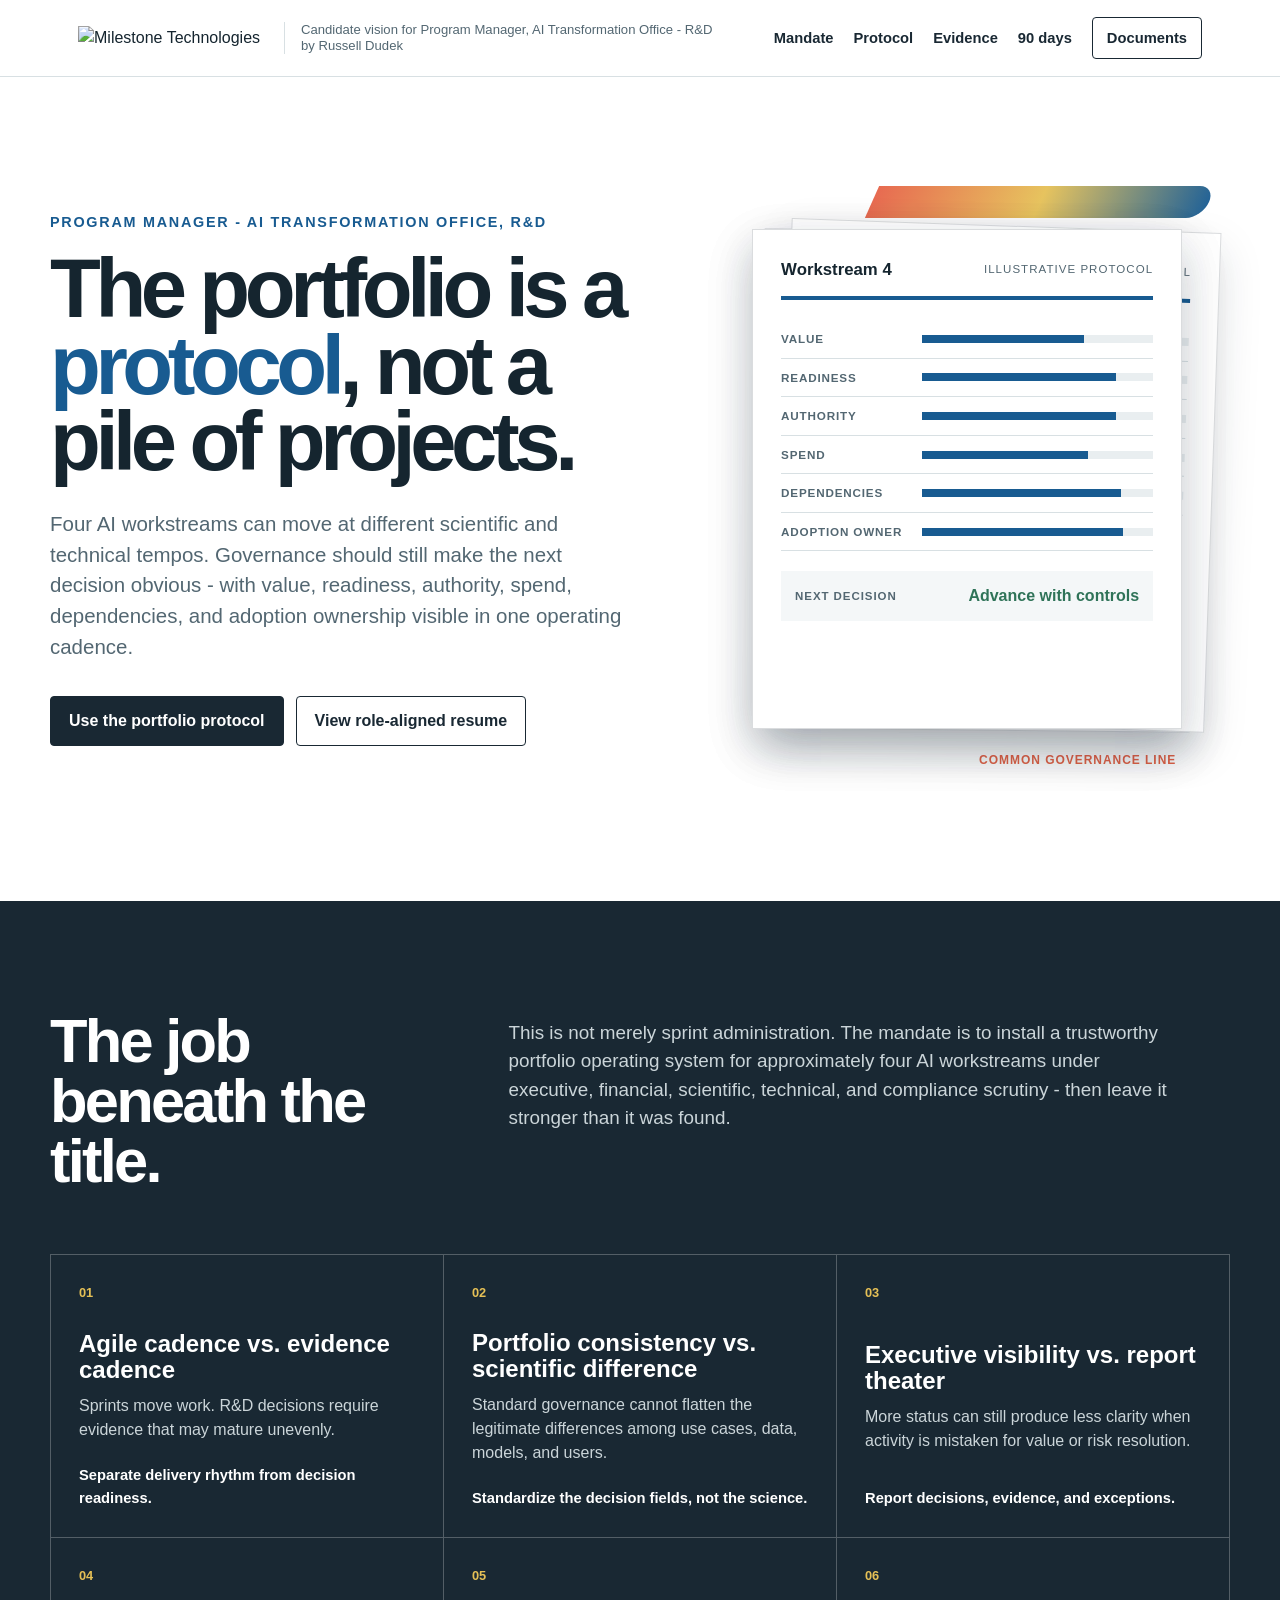
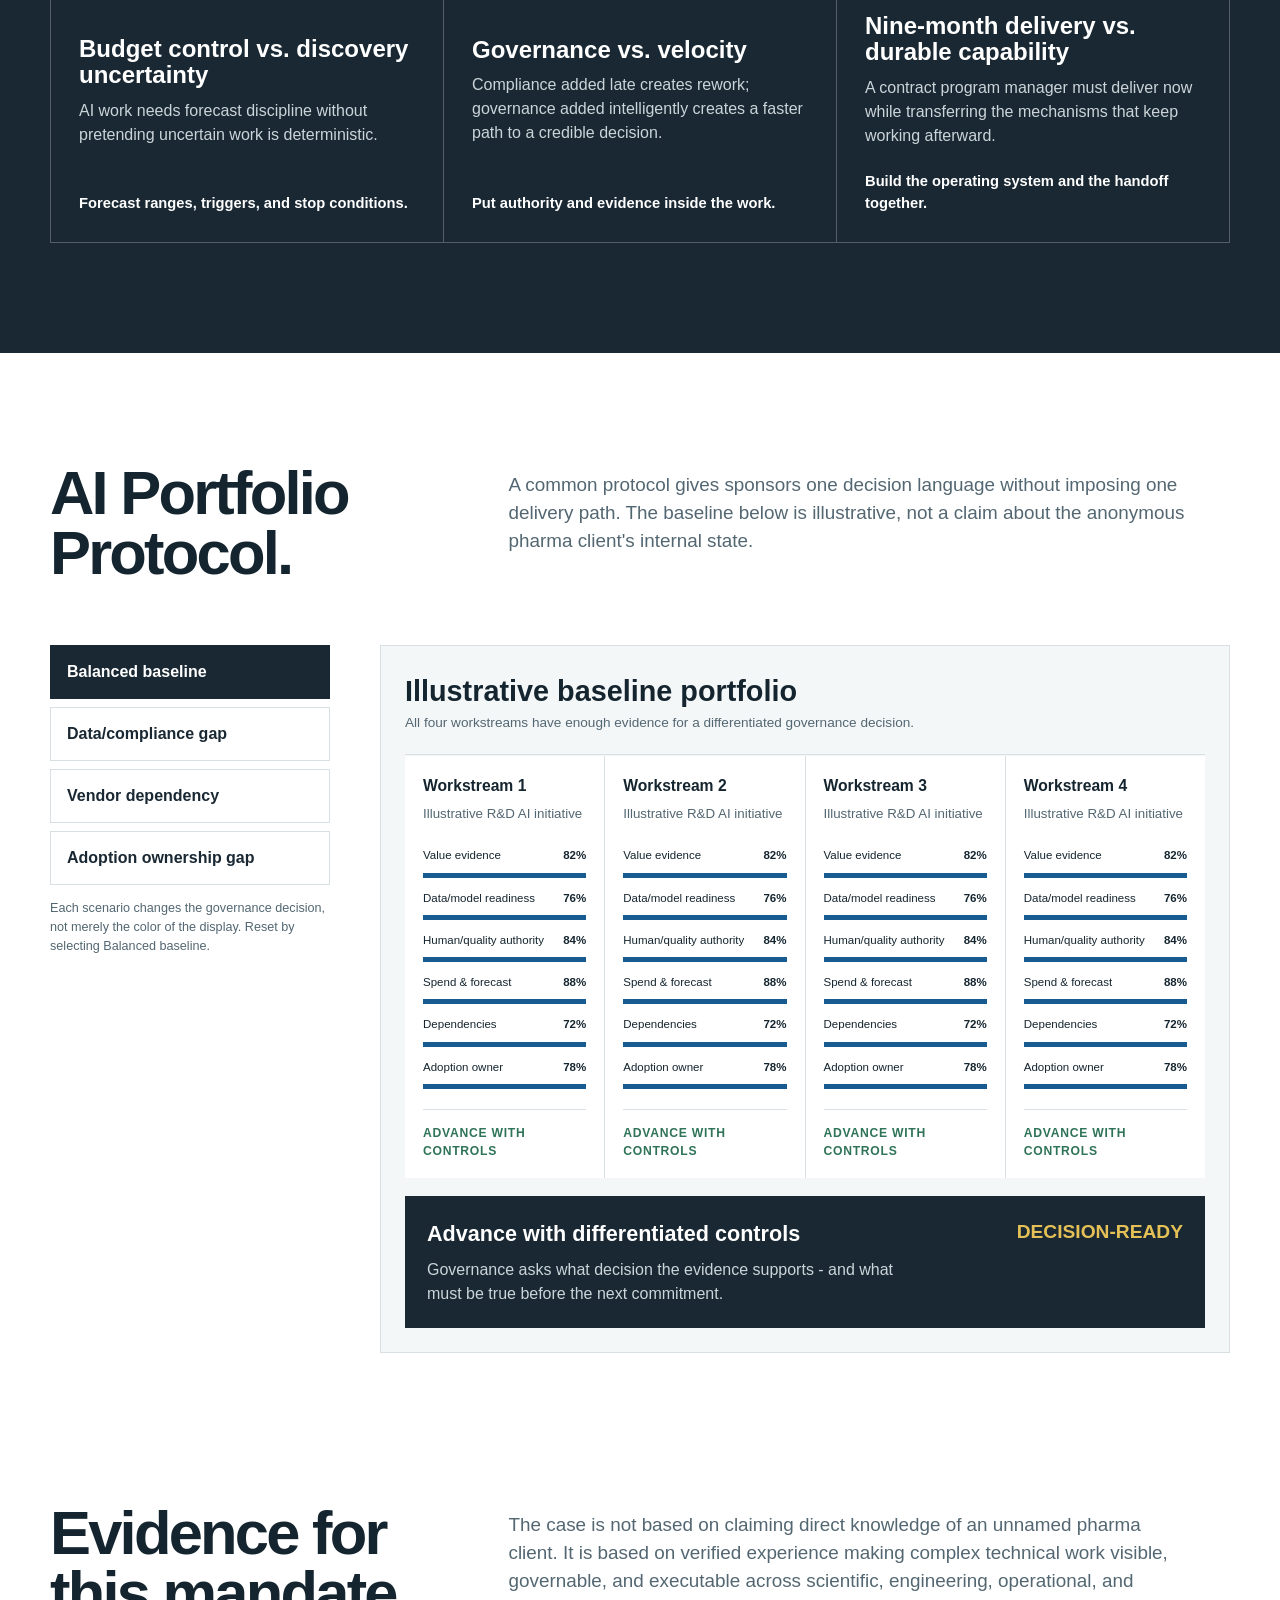
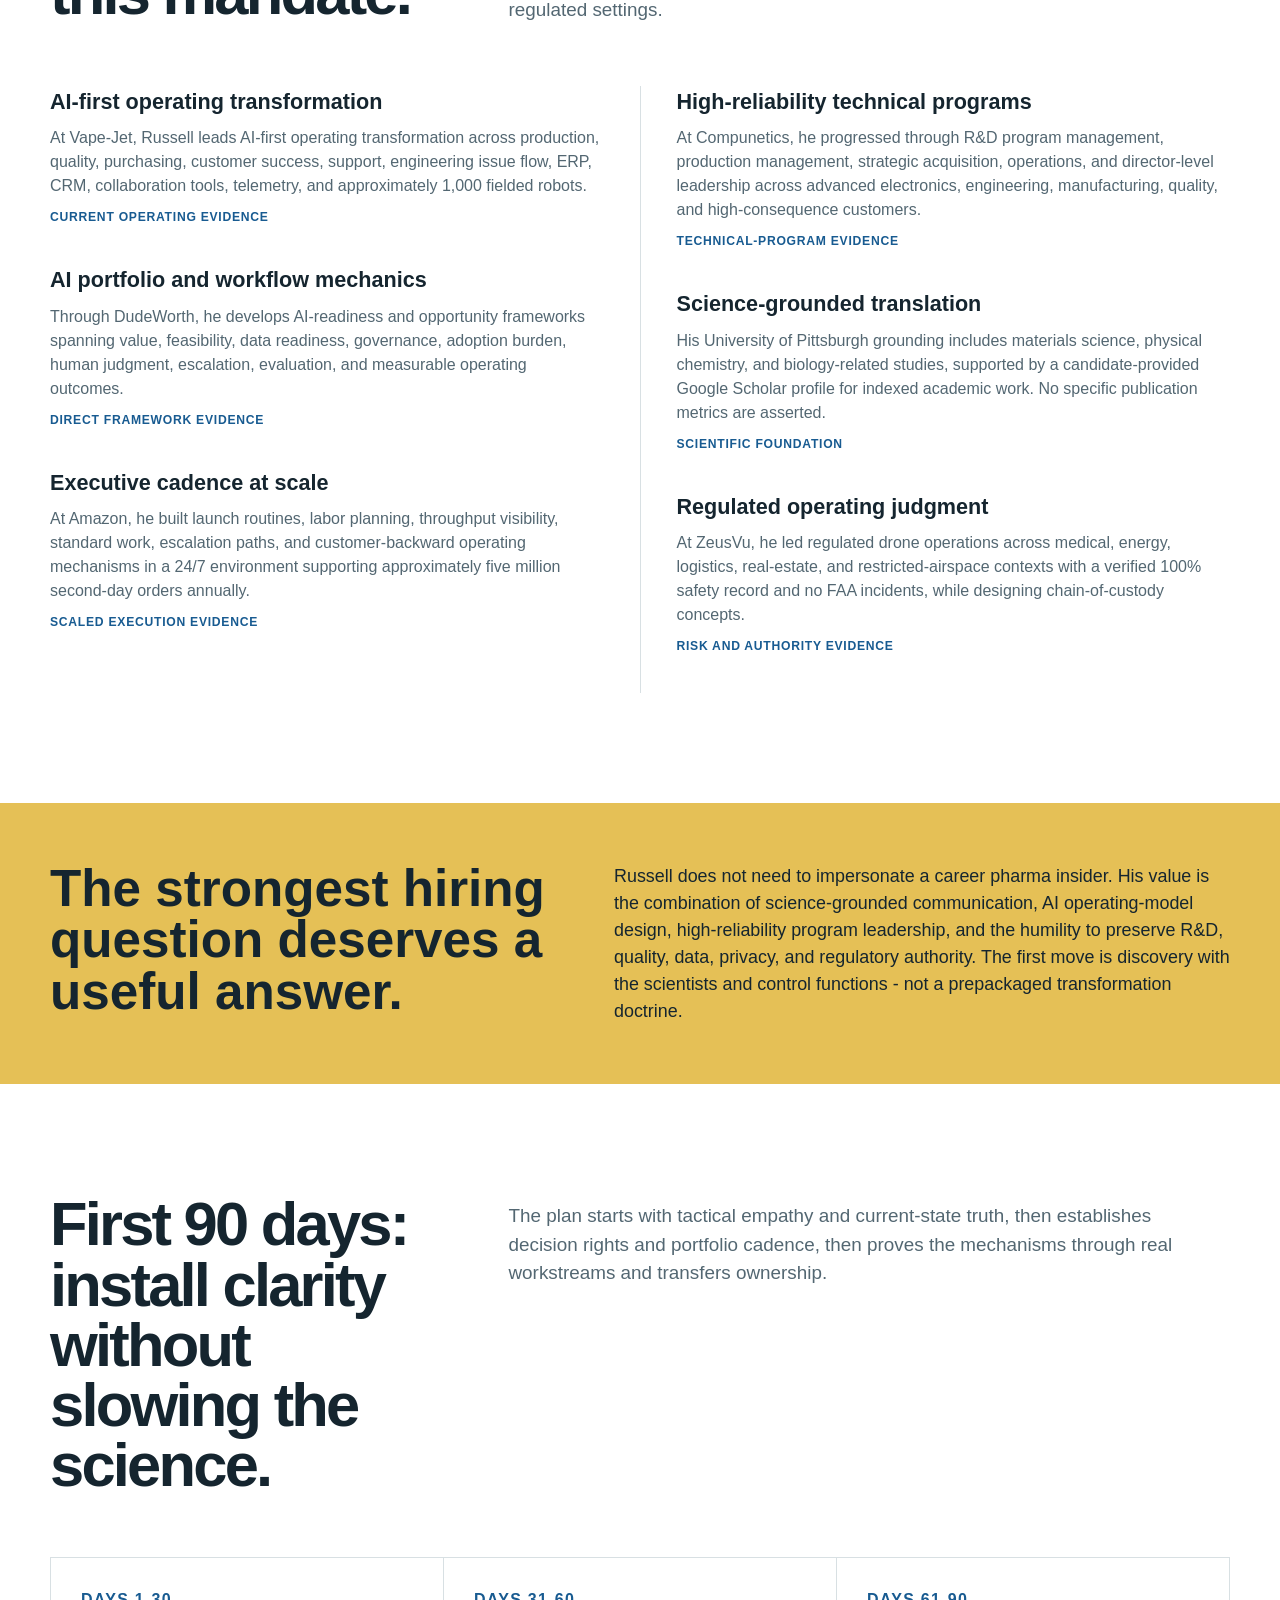
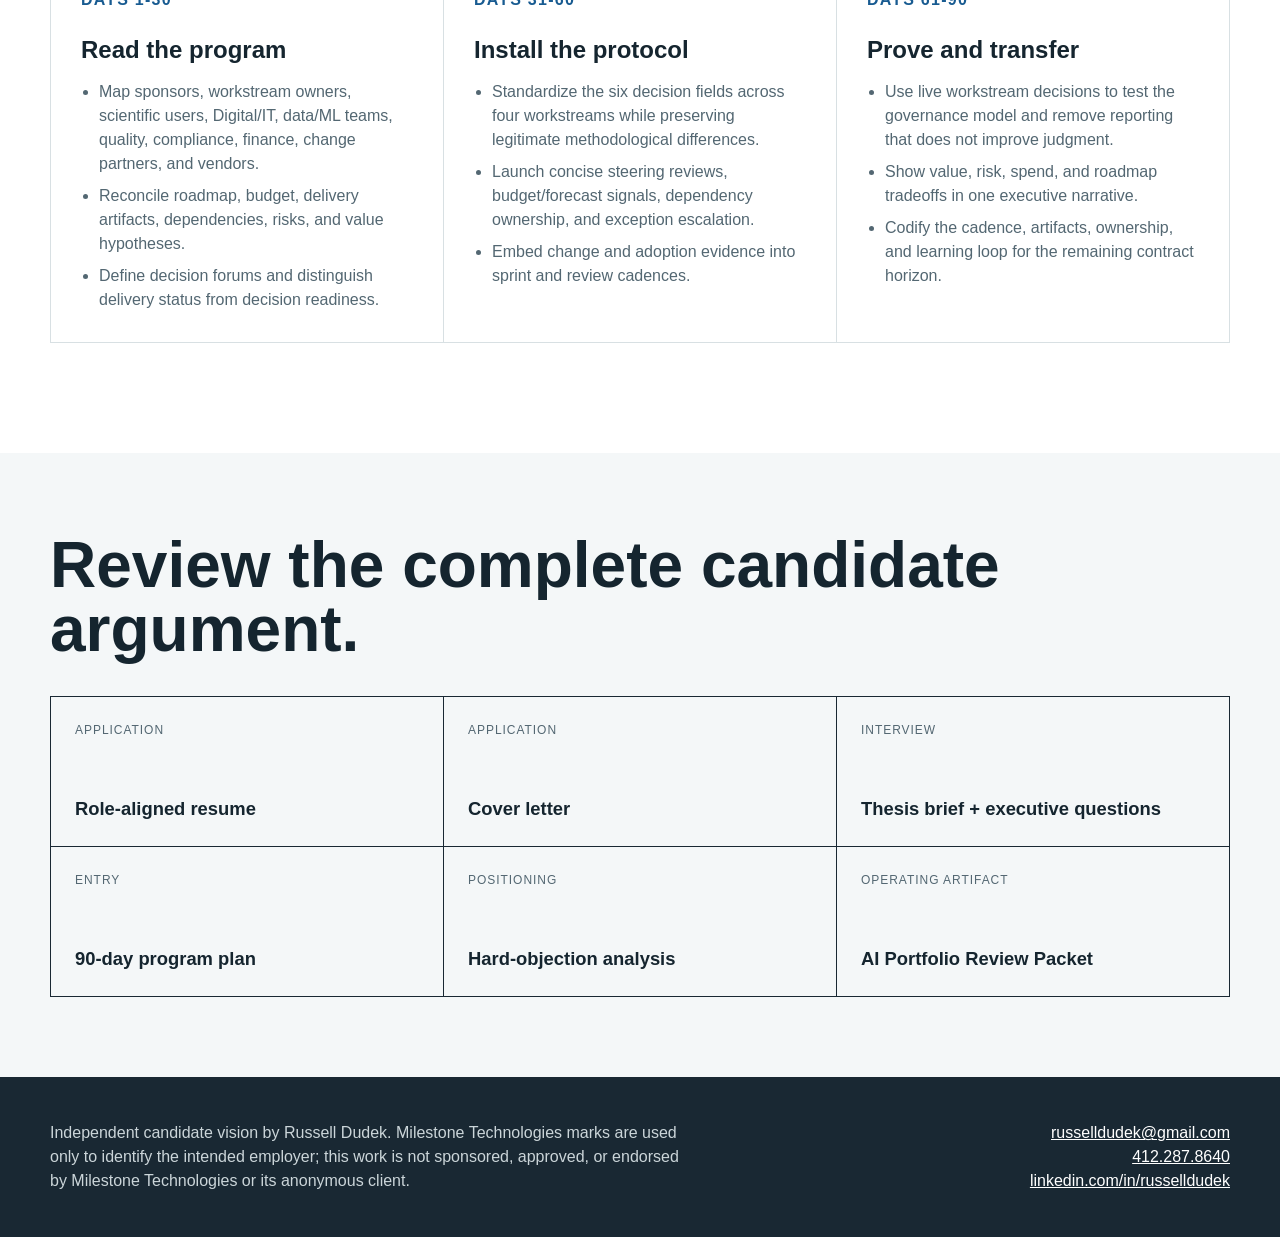
==== index.html @ 77c9f86d "Publish Milestone candidate vision core" ====
<!doctype html><html lang="en"><head><meta charset="utf-8"><meta name="viewport" content="width=device-width,initial-scale=1"><title>Russell Dudek | Milestone Technologies AI Transformation Program</title><meta name="description" content="Independent candidate vision for governing a four-workstream AI transformation program across pharmaceutical R&D."><link rel="stylesheet" href="styles.css"></head><body><a class="skip" href="#main">Skip to content</a><header class="site-header"><div class="header-inner"><a class="brand-lockup" href="index.html"><img src="assets/brand/milestone-wordmark.png" alt="Milestone Technologies"><span class="candidate-label">Candidate vision for Program Manager, AI Transformation Office - R&amp;D<br>by Russell Dudek</span></a><button class="menu-button" aria-expanded="false" aria-label="Open navigation">Menu</button><nav class="site-nav" aria-label="Primary"><a href="#mandate">Mandate</a><a href="#protocol">Protocol</a><a href="#evidence">Evidence</a><a href="#entry">90 days</a><a class="nav-cta" href="#documents">Documents</a></nav></div></header><main id="main">
<section class="hero"><div class="hero-copy"><div class="role-line">Program Manager - AI Transformation Office, R&amp;D</div><h1>The portfolio is a <span>protocol</span>, not a pile of projects.</h1><p class="lead">Four AI workstreams can move at different scientific and technical tempos. Governance should still make the next decision obvious - with value, readiness, authority, spend, dependencies, and adoption ownership visible in one operating cadence.</p><div class="hero-actions"><a class="button" href="#protocol">Use the portfolio protocol</a><a class="button secondary" href="resume.html">View role-aligned resume</a></div></div>
<div class="protocol-stage" aria-label="Four AI workstream protocol sheets aligning to a common governance review"><div class="stage-ribbon" aria-hidden="true"></div><div class="protocol-stack"><div class="review-line" aria-hidden="true"></div><span class="review-label">Common governance line</span>
<article class="protocol-sheet"><div class="sheet-index"><strong>Workstream 1</strong><span>Illustrative protocol</span></div><div class="evidence-row"><b>Value</b><span class="evidence-bar"><i style="--level:79%"></i></span></div><div class="evidence-row"><b>Readiness</b><span class="evidence-bar"><i style="--level:75%"></i></span></div><div class="evidence-row"><b>Authority</b><span class="evidence-bar"><i style="--level:78%"></i></span></div><div class="evidence-row"><b>Spend</b><span class="evidence-bar"><i style="--level:84%"></i></span></div><div class="evidence-row"><b>Dependencies</b><span class="evidence-bar"><i style="--level:74%"></i></span></div><div class="evidence-row"><b>Adoption owner</b><span class="evidence-bar"><i style="--level:72%"></i></span></div><div class="sheet-decision"><b>Next decision</b><span class="decision-value">Advance with controls</span></div></article><article class="protocol-sheet"><div class="sheet-index"><strong>Workstream 2</strong><span>Illustrative protocol</span></div><div class="evidence-row"><b>Value</b><span class="evidence-bar"><i style="--level:76%"></i></span></div><div class="evidence-row"><b>Readiness</b><span class="evidence-bar"><i style="--level:78%"></i></span></div><div class="evidence-row"><b>Authority</b><span class="evidence-bar"><i style="--level:80%"></i></span></div><div class="evidence-row"><b>Spend</b><span class="evidence-bar"><i style="--level:80%"></i></span></div><div class="evidence-row"><b>Dependencies</b><span class="evidence-bar"><i style="--level:78%"></i></span></div><div class="evidence-row"><b>Adoption owner</b><span class="evidence-bar"><i style="--level:77%"></i></span></div><div class="sheet-decision"><b>Next decision</b><span class="decision-value">Advance with controls</span></div></article><article class="protocol-sheet"><div class="sheet-index"><strong>Workstream 3</strong><span>Illustrative protocol</span></div><div class="evidence-row"><b>Value</b><span class="evidence-bar"><i style="--level:73%"></i></span></div><div class="evidence-row"><b>Readiness</b><span class="evidence-bar"><i style="--level:81%"></i></span></div><div class="evidence-row"><b>Authority</b><span class="evidence-bar"><i style="--level:82%"></i></span></div><div class="evidence-row"><b>Spend</b><span class="evidence-bar"><i style="--level:76%"></i></span></div><div class="evidence-row"><b>Dependencies</b><span class="evidence-bar"><i style="--level:82%"></i></span></div><div class="evidence-row"><b>Adoption owner</b><span class="evidence-bar"><i style="--level:82%"></i></span></div><div class="sheet-decision"><b>Next decision</b><span class="decision-value">Advance with controls</span></div></article><article class="protocol-sheet"><div class="sheet-index"><strong>Workstream 4</strong><span>Illustrative protocol</span></div><div class="evidence-row"><b>Value</b><span class="evidence-bar"><i style="--level:70%"></i></span></div><div class="evidence-row"><b>Readiness</b><span class="evidence-bar"><i style="--level:84%"></i></span></div><div class="evidence-row"><b>Authority</b><span class="evidence-bar"><i style="--level:84%"></i></span></div><div class="evidence-row"><b>Spend</b><span class="evidence-bar"><i style="--level:72%"></i></span></div><div class="evidence-row"><b>Dependencies</b><span class="evidence-bar"><i style="--level:86%"></i></span></div><div class="evidence-row"><b>Adoption owner</b><span class="evidence-bar"><i style="--level:87%"></i></span></div><div class="sheet-decision"><b>Next decision</b><span class="decision-value">Advance with controls</span></div></article>
</div></div></section>
<section id="mandate" class="section dark"><div class="section-inner"><div class="section-heading"><h2>The job beneath the title.</h2><p>This is not merely sprint administration. The mandate is to install a trustworthy portfolio operating system for approximately four AI workstreams under executive, financial, scientific, technical, and compliance scrutiny - then leave it stronger than it was found.</p></div><div class="tension-map">
<div class="tension"><span class="number">01</span><div><h3>Agile cadence vs. evidence cadence</h3><p>Sprints move work. R&amp;D decisions require evidence that may mature unevenly.</p></div><div class="resolution">Separate delivery rhythm from decision readiness.</div></div>
<div class="tension"><span class="number">02</span><div><h3>Portfolio consistency vs. scientific difference</h3><p>Standard governance cannot flatten the legitimate differences among use cases, data, models, and users.</p></div><div class="resolution">Standardize the decision fields, not the science.</div></div>
<div class="tension"><span class="number">03</span><div><h3>Executive visibility vs. report theater</h3><p>More status can still produce less clarity when activity is mistaken for value or risk resolution.</p></div><div class="resolution">Report decisions, evidence, and exceptions.</div></div>
<div class="tension"><span class="number">04</span><div><h3>Budget control vs. discovery uncertainty</h3><p>AI work needs forecast discipline without pretending uncertain work is deterministic.</p></div><div class="resolution">Forecast ranges, triggers, and stop conditions.</div></div>
<div class="tension"><span class="number">05</span><div><h3>Governance vs. velocity</h3><p>Compliance added late creates rework; governance added intelligently creates a faster path to a credible decision.</p></div><div class="resolution">Put authority and evidence inside the work.</div></div>
<div class="tension"><span class="number">06</span><div><h3>Nine-month delivery vs. durable capability</h3><p>A contract program manager must deliver now while transferring the mechanisms that keep working afterward.</p></div><div class="resolution">Build the operating system and the handoff together.</div></div>
</div></div></section>
<section id="protocol" class="section"><div class="section-inner"><div class="section-heading"><h2>AI Portfolio Protocol.</h2><p>A common protocol gives sponsors one decision language without imposing one delivery path. The baseline below is illustrative, not a claim about the anonymous pharma client's internal state.</p></div><div class="protocol-workbench"><div><div class="scenario-controls" role="tablist" aria-label="Illustrative portfolio scenarios"><button data-scenario="balanced" aria-selected="true">Balanced baseline</button><button data-scenario="data" aria-selected="false">Data/compliance gap</button><button data-scenario="vendor" aria-selected="false">Vendor dependency</button><button data-scenario="adoption" aria-selected="false">Adoption ownership gap</button></div><p class="scenario-note">Each scenario changes the governance decision, not merely the color of the display. Reset by selecting Balanced baseline.</p></div><div class="portfolio-board"><div class="board-header"><div><h3 id="board-title">Illustrative baseline portfolio</h3><p id="board-copy">All four workstreams have enough evidence for a differentiated governance decision.</p></div><img src="assets/brand/milestone-icon.png" alt="" style="width:54px"></div><div class="workstream-grid">
<article class="workstream"><h4>Workstream 1</h4><small>Illustrative R&amp;D AI initiative</small><div class="mini-evidence"><div class="mini-row" data-field="value" data-base="82%"><span>Value evidence</span><b>82%</b><i></i></div><div class="mini-row" data-field="readiness" data-base="76%"><span>Data/model readiness</span><b>76%</b><i></i></div><div class="mini-row" data-field="authority" data-base="84%"><span>Human/quality authority</span><b>84%</b><i></i></div><div class="mini-row" data-field="spend" data-base="88%"><span>Spend & forecast</span><b>88%</b><i></i></div><div class="mini-row" data-field="dependencies" data-base="72%"><span>Dependencies</span><b>72%</b><i></i></div><div class="mini-row" data-field="adoption" data-base="78%"><span>Adoption owner</span><b>78%</b><i></i></div></div><div class="workstream-status">Advance with controls</div></article><article class="workstream"><h4>Workstream 2</h4><small>Illustrative R&amp;D AI initiative</small><div class="mini-evidence"><div class="mini-row" data-field="value" data-base="82%"><span>Value evidence</span><b>82%</b><i></i></div><div class="mini-row" data-field="readiness" data-base="76%"><span>Data/model readiness</span><b>76%</b><i></i></div><div class="mini-row" data-field="authority" data-base="84%"><span>Human/quality authority</span><b>84%</b><i></i></div><div class="mini-row" data-field="spend" data-base="88%"><span>Spend & forecast</span><b>88%</b><i></i></div><div class="mini-row" data-field="dependencies" data-base="72%"><span>Dependencies</span><b>72%</b><i></i></div><div class="mini-row" data-field="adoption" data-base="78%"><span>Adoption owner</span><b>78%</b><i></i></div></div><div class="workstream-status">Advance with controls</div></article><article class="workstream"><h4>Workstream 3</h4><small>Illustrative R&amp;D AI initiative</small><div class="mini-evidence"><div class="mini-row" data-field="value" data-base="82%"><span>Value evidence</span><b>82%</b><i></i></div><div class="mini-row" data-field="readiness" data-base="76%"><span>Data/model readiness</span><b>76%</b><i></i></div><div class="mini-row" data-field="authority" data-base="84%"><span>Human/quality authority</span><b>84%</b><i></i></div><div class="mini-row" data-field="spend" data-base="88%"><span>Spend & forecast</span><b>88%</b><i></i></div><div class="mini-row" data-field="dependencies" data-base="72%"><span>Dependencies</span><b>72%</b><i></i></div><div class="mini-row" data-field="adoption" data-base="78%"><span>Adoption owner</span><b>78%</b><i></i></div></div><div class="workstream-status">Advance with controls</div></article><article class="workstream"><h4>Workstream 4</h4><small>Illustrative R&amp;D AI initiative</small><div class="mini-evidence"><div class="mini-row" data-field="value" data-base="82%"><span>Value evidence</span><b>82%</b><i></i></div><div class="mini-row" data-field="readiness" data-base="76%"><span>Data/model readiness</span><b>76%</b><i></i></div><div class="mini-row" data-field="authority" data-base="84%"><span>Human/quality authority</span><b>84%</b><i></i></div><div class="mini-row" data-field="spend" data-base="88%"><span>Spend & forecast</span><b>88%</b><i></i></div><div class="mini-row" data-field="dependencies" data-base="72%"><span>Dependencies</span><b>72%</b><i></i></div><div class="mini-row" data-field="adoption" data-base="78%"><span>Adoption owner</span><b>78%</b><i></i></div></div><div class="workstream-status">Advance with controls</div></article>
</div><div class="decision-panel" aria-live="polite"><div><h4 id="decision-text">Advance with differentiated controls</h4><p>Governance asks what decision the evidence supports - and what must be true before the next commitment.</p></div><div id="decision-code" class="decision-code">DECISION-READY</div></div></div></div></div></section>
<section id="evidence" class="section" style="padding-top:40px"><div class="section-inner"><div class="section-heading"><h2>Evidence for this mandate.</h2><p>The case is not based on claiming direct knowledge of an unnamed pharma client. It is based on verified experience making complex technical work visible, governable, and executable across scientific, engineering, operational, and regulated settings.</p></div><div class="evidence-trail"><div>
<div class="evidence-item"><h3>AI-first operating transformation</h3><p>At Vape-Jet, Russell leads AI-first operating transformation across production, quality, purchasing, customer success, support, engineering issue flow, ERP, CRM, collaboration tools, telemetry, and approximately 1,000 fielded robots.</p><span class="source">Current operating evidence</span></div>
<div class="evidence-item"><h3>AI portfolio and workflow mechanics</h3><p>Through DudeWorth, he develops AI-readiness and opportunity frameworks spanning value, feasibility, data readiness, governance, adoption burden, human judgment, escalation, evaluation, and measurable operating outcomes.</p><span class="source">Direct framework evidence</span></div>
<div class="evidence-item"><h3>Executive cadence at scale</h3><p>At Amazon, he built launch routines, labor planning, throughput visibility, standard work, escalation paths, and customer-backward operating mechanisms in a 24/7 environment supporting approximately five million second-day orders annually.</p><span class="source">Scaled execution evidence</span></div></div><div class="trail-line"></div><div>
<div class="evidence-item"><h3>High-reliability technical programs</h3><p>At Compunetics, he progressed through R&amp;D program management, production management, strategic acquisition, operations, and director-level leadership across advanced electronics, engineering, manufacturing, quality, and high-consequence customers.</p><span class="source">Technical-program evidence</span></div>
<div class="evidence-item"><h3>Science-grounded translation</h3><p>His University of Pittsburgh grounding includes materials science, physical chemistry, and biology-related studies, supported by a candidate-provided Google Scholar profile for indexed academic work. No specific publication metrics are asserted.</p><span class="source">Scientific foundation</span></div>
<div class="evidence-item"><h3>Regulated operating judgment</h3><p>At ZeusVu, he led regulated drone operations across medical, energy, logistics, real-estate, and restricted-airspace contexts with a verified 100% safety record and no FAA incidents, while designing chain-of-custody concepts.</p><span class="source">Risk and authority evidence</span></div></div></div></div></section>
<section class="objection-band"><div class="objection-inner"><h2>The strongest hiring question deserves a useful answer.</h2><p>Russell does not need to impersonate a career pharma insider. His value is the combination of science-grounded communication, AI operating-model design, high-reliability program leadership, and the humility to preserve R&amp;D, quality, data, privacy, and regulatory authority. The first move is discovery with the scientists and control functions - not a prepackaged transformation doctrine.</p></div></section>
<section id="entry" class="section"><div class="section-inner"><div class="section-heading"><h2>First 90 days: install clarity without slowing the science.</h2><p>The plan starts with tactical empathy and current-state truth, then establishes decision rights and portfolio cadence, then proves the mechanisms through real workstreams and transfers ownership.</p></div><div class="entry-grid"><article class="entry-phase"><div class="days">DAYS 1-30</div><h3>Read the program</h3><ul><li>Map sponsors, workstream owners, scientific users, Digital/IT, data/ML teams, quality, compliance, finance, change partners, and vendors.</li><li>Reconcile roadmap, budget, delivery artifacts, dependencies, risks, and value hypotheses.</li><li>Define decision forums and distinguish delivery status from decision readiness.</li></ul></article><article class="entry-phase"><div class="days">DAYS 31-60</div><h3>Install the protocol</h3><ul><li>Standardize the six decision fields across four workstreams while preserving legitimate methodological differences.</li><li>Launch concise steering reviews, budget/forecast signals, dependency ownership, and exception escalation.</li><li>Embed change and adoption evidence into sprint and review cadences.</li></ul></article><article class="entry-phase"><div class="days">DAYS 61-90</div><h3>Prove and transfer</h3><ul><li>Use live workstream decisions to test the governance model and remove reporting that does not improve judgment.</li><li>Show value, risk, spend, and roadmap tradeoffs in one executive narrative.</li><li>Codify the cadence, artifacts, ownership, and learning loop for the remaining contract horizon.</li></ul></article></div></div></section>
<section id="documents" class="docs-strip"><div class="docs-inner"><h2>Review the complete candidate argument.</h2><div class="doc-links"><a class="doc-link" href="resume.html"><span>Application</span><strong>Role-aligned resume</strong></a><a class="doc-link" href="cover-letter.html"><span>Application</span><strong>Cover letter</strong></a><a class="doc-link" href="interview-brief.html"><span>Interview</span><strong>Thesis brief + executive questions</strong></a><a class="doc-link" href="90-day-plan.html"><span>Entry</span><strong>90-day program plan</strong></a><a class="doc-link" href="objection-analysis.html"><span>Positioning</span><strong>Hard-objection analysis</strong></a><a class="doc-link" href="portfolio-review.html"><span>Operating artifact</span><strong>AI Portfolio Review Packet</strong></a></div></div></section>
</main><footer class="site-footer"><div class="footer-inner"><div><p>Independent candidate vision by Russell Dudek. Milestone Technologies marks are used only to identify the intended employer; this work is not sponsored, approved, or endorsed by Milestone Technologies or its anonymous client.</p></div><div class="footer-contact"><a href="mailto:russelldudek@gmail.com">russelldudek@gmail.com</a><a href="tel:+14122878640">412.287.8640</a><a href="https://www.linkedin.com/in/russelldudek">linkedin.com/in/russelldudek</a></div></div></footer><script src="app.js"></script></body></html>
---- styles.css ----
@import url("brand-tokens.css");
*{box-sizing:border-box}html{scroll-behavior:smooth}body{margin:0;background:var(--brand-white);color:var(--ink);font-family:"Trebuchet MS",Cabin,"Segoe UI",sans-serif;line-height:1.5}a{color:inherit}img{max-width:100%;display:block}button{font:inherit}.skip{position:absolute;left:-999px;top:0}.skip:focus{left:1rem;top:1rem;z-index:999;background:#fff;padding:.75rem;border:2px solid var(--brand-blue)}
.site-header{position:sticky;top:0;z-index:30;background:rgba(255,255,255,.94);backdrop-filter:blur(12px);border-bottom:1px solid var(--line)}.header-inner{max-width:1180px;margin:auto;min-height:76px;padding:12px 28px;display:flex;align-items:center;justify-content:space-between;gap:28px}.brand-lockup{display:flex;align-items:center;gap:16px;text-decoration:none}.brand-lockup img{width:190px;height:auto}.candidate-label{border-left:1px solid var(--line);padding-left:16px;font-size:.82rem;line-height:1.25;color:var(--muted)}.site-nav{display:flex;gap:20px;align-items:center}.site-nav a{text-decoration:none;font-size:.92rem;font-weight:700;color:var(--brand-deep)}.site-nav a:hover,.site-nav a:focus{color:var(--brand-blue)}.nav-cta{border:1px solid var(--brand-deep);padding:9px 14px;border-radius:4px}.menu-button{display:none;background:none;border:1px solid var(--line);padding:8px 10px;border-radius:4px}
.hero{min-height:calc(100vh - 76px);display:grid;grid-template-columns:minmax(0,1fr) minmax(460px,.9fr);align-items:center;gap:70px;max-width:1240px;margin:auto;padding:70px 30px 90px}.hero-copy h1{font-size:clamp(3rem,6.5vw,6.7rem);line-height:.92;letter-spacing:-.065em;margin:0 0 28px;max-width:760px;font-weight:800}.hero-copy h1 span{color:var(--brand-blue)}.hero-copy .lead{font-size:clamp(1.12rem,1.6vw,1.42rem);max-width:690px;color:var(--muted);margin:0 0 34px}.hero-copy .role-line{font-size:.9rem;text-transform:uppercase;letter-spacing:.12em;color:var(--brand-blue);font-weight:800;margin-bottom:18px}.hero-actions{display:flex;flex-wrap:wrap;gap:12px}.button{display:inline-flex;align-items:center;justify-content:center;min-height:48px;padding:12px 18px;border-radius:4px;text-decoration:none;font-weight:800;border:1px solid var(--brand-deep);background:var(--brand-deep);color:#fff}.button.secondary{background:#fff;color:var(--brand-deep)}.button:hover,.button:focus{transform:translateY(-1px);box-shadow:0 7px 20px rgba(25,40,51,.13)}
.protocol-stage{position:relative;min-height:610px;display:flex;align-items:center;justify-content:center}.stage-ribbon{position:absolute;right:4%;top:2%;width:64%;height:32px;background:linear-gradient(90deg,var(--brand-orange),var(--brand-yellow),var(--brand-blue));border-radius:0 18px 18px 0;transform:skewX(-24deg);opacity:.95}.protocol-stack{position:relative;width:430px;height:500px}.protocol-sheet{position:absolute;inset:0;background:#fff;border:1px solid rgba(25,40,51,.16);box-shadow:0 18px 45px rgba(25,40,51,.13);padding:27px 28px 24px;transform-origin:15% 90%;transition:transform .75s cubic-bezier(.2,.8,.2,1),opacity .4s}.protocol-sheet:nth-child(1){transform:translate(-42px,25px) rotate(-8deg)}.protocol-sheet:nth-child(2){transform:translate(-15px,12px) rotate(-3deg)}.protocol-sheet:nth-child(3){transform:translate(14px,2px) rotate(3deg)}.protocol-sheet:nth-child(4){transform:translate(38px,-8px) rotate(7deg)}.protocol-stack.aligned .protocol-sheet:nth-child(1){transform:translate(-24px,18px) rotate(-2deg)}.protocol-stack.aligned .protocol-sheet:nth-child(2){transform:translate(-8px,9px) rotate(-.6deg)}.protocol-stack.aligned .protocol-sheet:nth-child(3){transform:translate(8px,0) rotate(.6deg)}.protocol-stack.aligned .protocol-sheet:nth-child(4){transform:translate(24px,-9px) rotate(2deg)}.sheet-index{display:flex;align-items:center;justify-content:space-between;border-bottom:4px solid var(--brand-blue);padding-bottom:14px;margin-bottom:20px}.sheet-index strong{font-size:1.05rem}.sheet-index span{font-size:.72rem;letter-spacing:.09em;text-transform:uppercase;color:var(--muted)}.evidence-row{display:grid;grid-template-columns:128px 1fr;gap:13px;align-items:center;padding:10px 0;border-bottom:1px solid var(--line);font-size:.84rem}.evidence-row b{font-size:.73rem;text-transform:uppercase;letter-spacing:.07em;color:var(--muted)}.evidence-bar{height:8px;background:#e9eef0;position:relative;overflow:hidden}.evidence-bar i{display:block;height:100%;width:var(--level,78%);background:var(--brand-blue);transition:width .5s,background .5s}.sheet-decision{margin-top:20px;display:flex;align-items:center;justify-content:space-between;background:var(--surface);padding:13px 14px}.sheet-decision b{font-size:.72rem;letter-spacing:.08em;text-transform:uppercase;color:var(--muted)}.decision-value{font-weight:900;color:var(--success)}.review-line{position:absolute;left:50%;top:12px;bottom:8px;width:2px;background:var(--brand-orange);transform:scaleY(0);transform-origin:top;transition:transform 1s .35s}.protocol-stack.aligned .review-line{transform:scaleY(1)}.review-label{position:absolute;left:calc(50% + 12px);bottom:-40px;font-size:.75rem;font-weight:800;letter-spacing:.08em;text-transform:uppercase;color:var(--brand-orange)}
.section{padding:110px 28px}.section-inner{max-width:1180px;margin:auto}.section-heading{display:grid;grid-template-columns:.7fr 1.3fr;gap:70px;align-items:start;margin-bottom:62px}.section-heading h2{font-size:clamp(2.3rem,4.8vw,4.8rem);line-height:.98;letter-spacing:-.045em;margin:0}.section-heading p{font-size:1.18rem;color:var(--muted);margin:8px 0 0;max-width:680px}.dark{background:var(--brand-deep);color:#fff}.dark .section-heading p,.dark .muted{color:#cbd5d9}.tension-map{display:grid;grid-template-columns:repeat(3,1fr);border-top:1px solid rgba(255,255,255,.25);border-left:1px solid rgba(255,255,255,.25)}.tension{min-height:260px;padding:28px;border-right:1px solid rgba(255,255,255,.25);border-bottom:1px solid rgba(255,255,255,.25);display:flex;flex-direction:column;justify-content:space-between}.tension .number{font-size:.8rem;color:var(--brand-yellow);font-weight:800}.tension h3{font-size:1.5rem;line-height:1.1;margin:28px 0 10px}.tension p{color:#cbd5d9;margin:0}.tension .resolution{margin-top:22px;color:#fff;font-weight:800;font-size:.92rem}
.protocol-workbench{display:grid;grid-template-columns:280px minmax(0,1fr);gap:50px;align-items:start}.scenario-controls{display:flex;flex-direction:column;gap:8px}.scenario-controls button{background:#fff;border:1px solid var(--line);padding:14px 16px;text-align:left;font-weight:800;color:var(--brand-deep);cursor:pointer}.scenario-controls button[aria-selected="true"]{background:var(--brand-deep);color:#fff;border-color:var(--brand-deep)}.scenario-note{font-size:.79rem;color:var(--muted);margin-top:14px}.portfolio-board{border:1px solid var(--line);background:var(--surface);padding:24px}.board-header{display:flex;justify-content:space-between;gap:30px;align-items:flex-end;padding-bottom:20px;border-bottom:1px solid var(--line)}.board-header h3{margin:0;font-size:1.8rem}.board-header p{margin:0;color:var(--muted);font-size:.85rem}.workstream-grid{display:grid;grid-template-columns:repeat(4,1fr);gap:1px;background:var(--line);margin-top:1px}.workstream{background:#fff;padding:18px;min-height:330px}.workstream h4{margin:0 0 4px;font-size:.98rem}.workstream small{color:var(--muted)}.mini-evidence{margin-top:22px;display:grid;gap:12px}.mini-row{display:grid;grid-template-columns:1fr auto;gap:8px;align-items:center;font-size:.72rem}.mini-row i{grid-column:1/-1;height:5px;background:#e6ecee;position:relative;overflow:hidden}.mini-row i:after{content:"";display:block;height:100%;width:var(--v);background:var(--brand-blue);transition:width .45s,background .45s}.mini-row.is-gap i:after{background:var(--brand-orange)}.workstream-status{margin-top:20px;padding-top:14px;border-top:1px solid var(--line);font-size:.76rem;text-transform:uppercase;letter-spacing:.06em;font-weight:900;color:var(--success)}.workstream.status-hold .workstream-status{color:var(--hold)}.workstream.status-escalate .workstream-status{color:var(--warn)}.decision-panel{margin-top:18px;background:var(--brand-deep);color:#fff;padding:22px;display:grid;grid-template-columns:1.3fr .7fr;gap:24px}.decision-panel h4{margin:0 0 7px;font-size:1.35rem}.decision-panel p{margin:0;color:#cbd5d9}.decision-panel .decision-code{text-align:right;font-size:1.2rem;font-weight:900;color:var(--brand-yellow)}
.evidence-trail{display:grid;grid-template-columns:1fr 1px 1fr;gap:36px}.trail-line{background:var(--line)}.evidence-item{padding:0 0 36px}.evidence-item h3{margin:0 0 8px;font-size:1.35rem}.evidence-item p{margin:0;color:var(--muted)}.evidence-item .source{display:inline-block;margin-top:10px;font-size:.76rem;font-weight:800;color:var(--brand-blue);text-transform:uppercase;letter-spacing:.06em}.objection-band{background:var(--brand-yellow);padding:60px 28px}.objection-inner{max-width:1180px;margin:auto;display:grid;grid-template-columns:.9fr 1.1fr;gap:60px}.objection-inner h2{font-size:clamp(2rem,4vw,4rem);line-height:1;margin:0}.objection-inner p{font-size:1.12rem;margin:0}.entry-grid{display:grid;grid-template-columns:repeat(3,1fr);gap:0;border-top:1px solid var(--line);border-left:1px solid var(--line)}.entry-phase{padding:30px;border-right:1px solid var(--line);border-bottom:1px solid var(--line);min-height:320px}.entry-phase .days{font-weight:900;color:var(--brand-blue);letter-spacing:.08em}.entry-phase h3{font-size:1.5rem;margin:20px 0 12px}.entry-phase ul{padding-left:18px;margin:0;color:var(--muted)}.entry-phase li+li{margin-top:8px}.docs-strip{background:var(--surface);padding:80px 28px}.docs-inner{max-width:1180px;margin:auto}.docs-inner h2{font-size:clamp(2.4rem,5vw,5rem);line-height:1;margin:0 0 35px}.doc-links{display:grid;grid-template-columns:repeat(3,1fr);border-top:1px solid var(--brand-deep);border-left:1px solid var(--brand-deep)}.doc-link{padding:24px;min-height:150px;border-right:1px solid var(--brand-deep);border-bottom:1px solid var(--brand-deep);text-decoration:none;display:flex;flex-direction:column;justify-content:space-between}.doc-link:hover,.doc-link:focus{background:#fff}.doc-link span{font-size:.75rem;text-transform:uppercase;letter-spacing:.08em;color:var(--muted)}.doc-link strong{font-size:1.15rem}.site-footer{background:var(--brand-deep);color:#fff;padding:44px 28px}.footer-inner{max-width:1180px;margin:auto;display:flex;justify-content:space-between;gap:30px;align-items:flex-start}.footer-inner p{margin:0;color:#cbd5d9;max-width:650px}.footer-contact{text-align:right}.footer-contact a{display:block;color:#fff}
/* Document system */
.document-body{background:#eef2f3}.document-toolbar{position:sticky;top:0;z-index:50;background:rgba(25,40,51,.96);color:#fff;padding:10px 18px;display:flex;justify-content:center;gap:10px}.document-toolbar a{color:#fff;text-decoration:none;border:1px solid rgba(255,255,255,.5);padding:8px 12px;font-size:.82rem;font-weight:800;border-radius:3px}.document-toolbar a.primary{background:var(--brand-yellow);color:var(--brand-deep);border-color:var(--brand-yellow)}.document-shell{padding:34px 10px}.print-page{width:8.5in;min-height:11in;margin:0 auto 28px;background:#fff;box-shadow:0 12px 38px rgba(25,40,51,.15);padding:.42in .5in .38in;position:relative;overflow:visible}.doc-top{display:grid;grid-template-columns:1fr auto;gap:24px;border-bottom:3px solid var(--brand-blue);padding-bottom:12px;margin-bottom:16px}.doc-top h1{font-size:26px;line-height:1;margin:0 0 5px;letter-spacing:-.03em}.doc-top .identity{font-size:12px;font-weight:800;color:var(--brand-blue)}.doc-contact{text-align:right;font-size:8.8px;line-height:1.45}.doc-contact a{text-decoration:none}.doc-brand{display:flex;justify-content:flex-end;margin-bottom:4px}.doc-brand img{width:118px}.doc-kicker{font-size:9px;text-transform:uppercase;letter-spacing:.12em;color:var(--brand-orange);font-weight:900}.doc-title{font-size:25px;line-height:1.05;margin:6px 0 10px;letter-spacing:-.03em}.doc-subtitle{font-size:11px;color:var(--muted);margin:0 0 14px}.doc-section{margin-top:15px}.doc-section h2{font-size:11.2px;text-transform:uppercase;letter-spacing:.1em;color:var(--brand-blue);margin:0 0 7px;border-bottom:1px solid var(--line);padding-bottom:4px}.doc-section h3{font-size:10.7px;margin:0}.doc-section p,.doc-section li{font-size:9.25px;line-height:1.36}.doc-section p{margin:3px 0 7px}.doc-section ul{margin:4px 0 0;padding-left:15px}.doc-section li+li{margin-top:3px}.summary-box{background:var(--surface);border-left:5px solid var(--brand-yellow);padding:11px 13px;font-size:10px;line-height:1.38}.resume-grid{display:grid;grid-template-columns:1.7fr .7fr;gap:20px}.job{margin-bottom:12px}.job-head{display:flex;justify-content:space-between;gap:16px;align-items:baseline}.job-head strong{font-size:10.8px}.job-head span{font-size:8.6px;color:var(--muted);white-space:nowrap}.job-title{font-size:9.3px;color:var(--brand-blue);font-weight:800;margin:1px 0 4px}.sidebar-block{background:var(--surface);padding:10px 11px;margin-bottom:10px}.sidebar-block h2{border:0;margin-bottom:5px}.tag-list{display:flex;flex-wrap:wrap;gap:4px}.tag{font-size:7.8px;border:1px solid var(--line);padding:3px 5px;background:#fff}.doc-footer{position:absolute;left:.5in;right:.5in;bottom:.18in;border-top:1px solid var(--line);padding-top:5px;display:flex;justify-content:space-between;font-size:7.8px;color:var(--muted)}.page-number:after{content:counter(page)}.two-col{display:grid;grid-template-columns:1fr 1fr;gap:18px}.three-col{display:grid;grid-template-columns:repeat(3,1fr);gap:12px}.artifact-table{width:100%;border-collapse:collapse;font-size:8.6px}.artifact-table th,.artifact-table td{border:1px solid var(--line);padding:6px;vertical-align:top}.artifact-table th{background:var(--surface);text-align:left;color:var(--brand-blue)}.callout{background:var(--brand-deep);color:#fff;padding:13px}.callout h3{font-size:13px;margin:0 0 5px}.callout p{font-size:9.2px;margin:0;color:#dce4e7}.phase-card{border-top:4px solid var(--brand-blue);padding:10px;background:var(--surface)}.phase-card h3{font-size:11px;margin:0 0 5px}.phase-card p,.phase-card li{font-size:8.7px}.question{border-left:3px solid var(--brand-yellow);padding:7px 10px;margin:0 0 8px;background:var(--surface);font-size:9.2px}.proof-map{display:grid;grid-template-columns:150px 1fr;gap:0;border-top:1px solid var(--line);border-left:1px solid var(--line)}.proof-map div{border-right:1px solid var(--line);border-bottom:1px solid var(--line);padding:7px;font-size:8.7px}.proof-map .label{font-weight:900;color:var(--brand-blue);background:var(--surface)}

/* Document-specific readable type scales */
.resume-page .doc-section p,.resume-page .doc-section li{font-size:10.4px;line-height:1.4}.resume-page .job-head strong{font-size:11.5px}.resume-page .job-title{font-size:10px}.resume-page .tag{font-size:8.4px}.resume-page .sidebar-block{padding:11px 12px}.resume-page .summary-box{font-size:10.6px;line-height:1.43}
.cover-page .doc-title{font-size:30px}.cover-page .doc-subtitle{font-size:12.4px}.cover-page .doc-section p{font-size:12px;line-height:1.48;margin:0 0 11px}.cover-page .doc-section{margin-top:18px}
.brief-page .doc-section p,.brief-page .doc-section li,.plan-page .doc-section p,.plan-page .doc-section li,.objection-page .doc-section p,.objection-page .doc-section li,.review-page .doc-section p,.review-page .doc-section li{font-size:10.8px;line-height:1.42}
.brief-page .artifact-table,.plan-page .artifact-table,.objection-page .artifact-table,.review-page .artifact-table{font-size:10px}.brief-page .artifact-table th,.brief-page .artifact-table td,.plan-page .artifact-table th,.plan-page .artifact-table td,.objection-page .artifact-table th,.objection-page .artifact-table td,.review-page .artifact-table th,.review-page .artifact-table td{padding:8px}
.brief-page .proof-map div{font-size:10.1px;padding:9px}.brief-page .question{font-size:10.5px;padding:10px 12px;margin-bottom:10px}.brief-page .phase-card p,.brief-page .phase-card li,.plan-page .phase-card p,.plan-page .phase-card li{font-size:10.2px}.brief-page .callout p,.plan-page .callout p,.objection-page .callout p,.review-page .callout p{font-size:10.5px}.brief-page .callout h3,.plan-page .callout h3,.objection-page .callout h3,.review-page .callout h3{font-size:14px}

@media(max-width:900px){.site-nav{display:none;position:absolute;top:76px;left:0;right:0;background:#fff;padding:22px 28px;flex-direction:column;align-items:flex-start;border-bottom:1px solid var(--line)}.site-nav.open{display:flex}.menu-button{display:block}.candidate-label{display:none}.hero{grid-template-columns:1fr;gap:38px;padding-top:54px}.protocol-stage{min-height:560px}.section-heading{grid-template-columns:1fr;gap:20px}.tension-map{grid-template-columns:1fr 1fr}.protocol-workbench{grid-template-columns:1fr}.scenario-controls{display:grid;grid-template-columns:1fr 1fr}.workstream-grid{grid-template-columns:1fr 1fr}.entry-grid{grid-template-columns:1fr}.doc-links{grid-template-columns:1fr 1fr}.objection-inner{grid-template-columns:1fr}.evidence-trail{grid-template-columns:1fr}.trail-line{display:none}.footer-inner{flex-direction:column}.footer-contact{text-align:left}.print-page{width:min(8.5in,calc(100vw - 20px));min-height:auto}.doc-footer{position:static;margin-top:14px}}
@media(max-width:560px){.header-inner{padding:10px 16px}.brand-lockup img{width:150px}.hero{padding:42px 18px 72px}.hero-copy h1{font-size:3.15rem}.protocol-stage{min-height:480px;overflow:hidden}.protocol-stack{width:300px;height:410px;transform:scale(.86)}.protocol-sheet{padding:20px}.evidence-row{grid-template-columns:92px 1fr}.section{padding:76px 18px}.tension-map{grid-template-columns:1fr}.scenario-controls{grid-template-columns:1fr}.portfolio-board{padding:13px}.workstream-grid{grid-template-columns:1fr}.decision-panel{grid-template-columns:1fr}.decision-panel .decision-code{text-align:left}.doc-links{grid-template-columns:1fr}.document-toolbar{flex-wrap:wrap}.document-shell{padding:14px 4px}.print-page{padding:20px}.resume-grid,.two-col,.three-col{grid-template-columns:1fr}.doc-top{grid-template-columns:1fr}.doc-contact{text-align:left}.doc-brand{justify-content:flex-start}}
@media(prefers-reduced-motion:reduce){html{scroll-behavior:auto}*,*:before,*:after{animation:none!important;transition:none!important}.protocol-sheet:nth-child(1){transform:translate(-24px,18px) rotate(-2deg)}.protocol-sheet:nth-child(2){transform:translate(-8px,9px) rotate(-.6deg)}.protocol-sheet:nth-child(3){transform:translate(8px,0) rotate(.6deg)}.protocol-sheet:nth-child(4){transform:translate(24px,-9px) rotate(2deg)}.review-line{transform:scaleY(1)}}
@media print{@page{size:Letter;margin:0}body.document-body{background:#fff}.document-toolbar{display:none!important}.document-shell{padding:0}.print-page{width:8.5in;height:11in;min-height:11in;margin:0;box-shadow:none;page-break-after:always;overflow:hidden}.print-page:last-child{page-break-after:auto}.screen-only{display:none!important}}
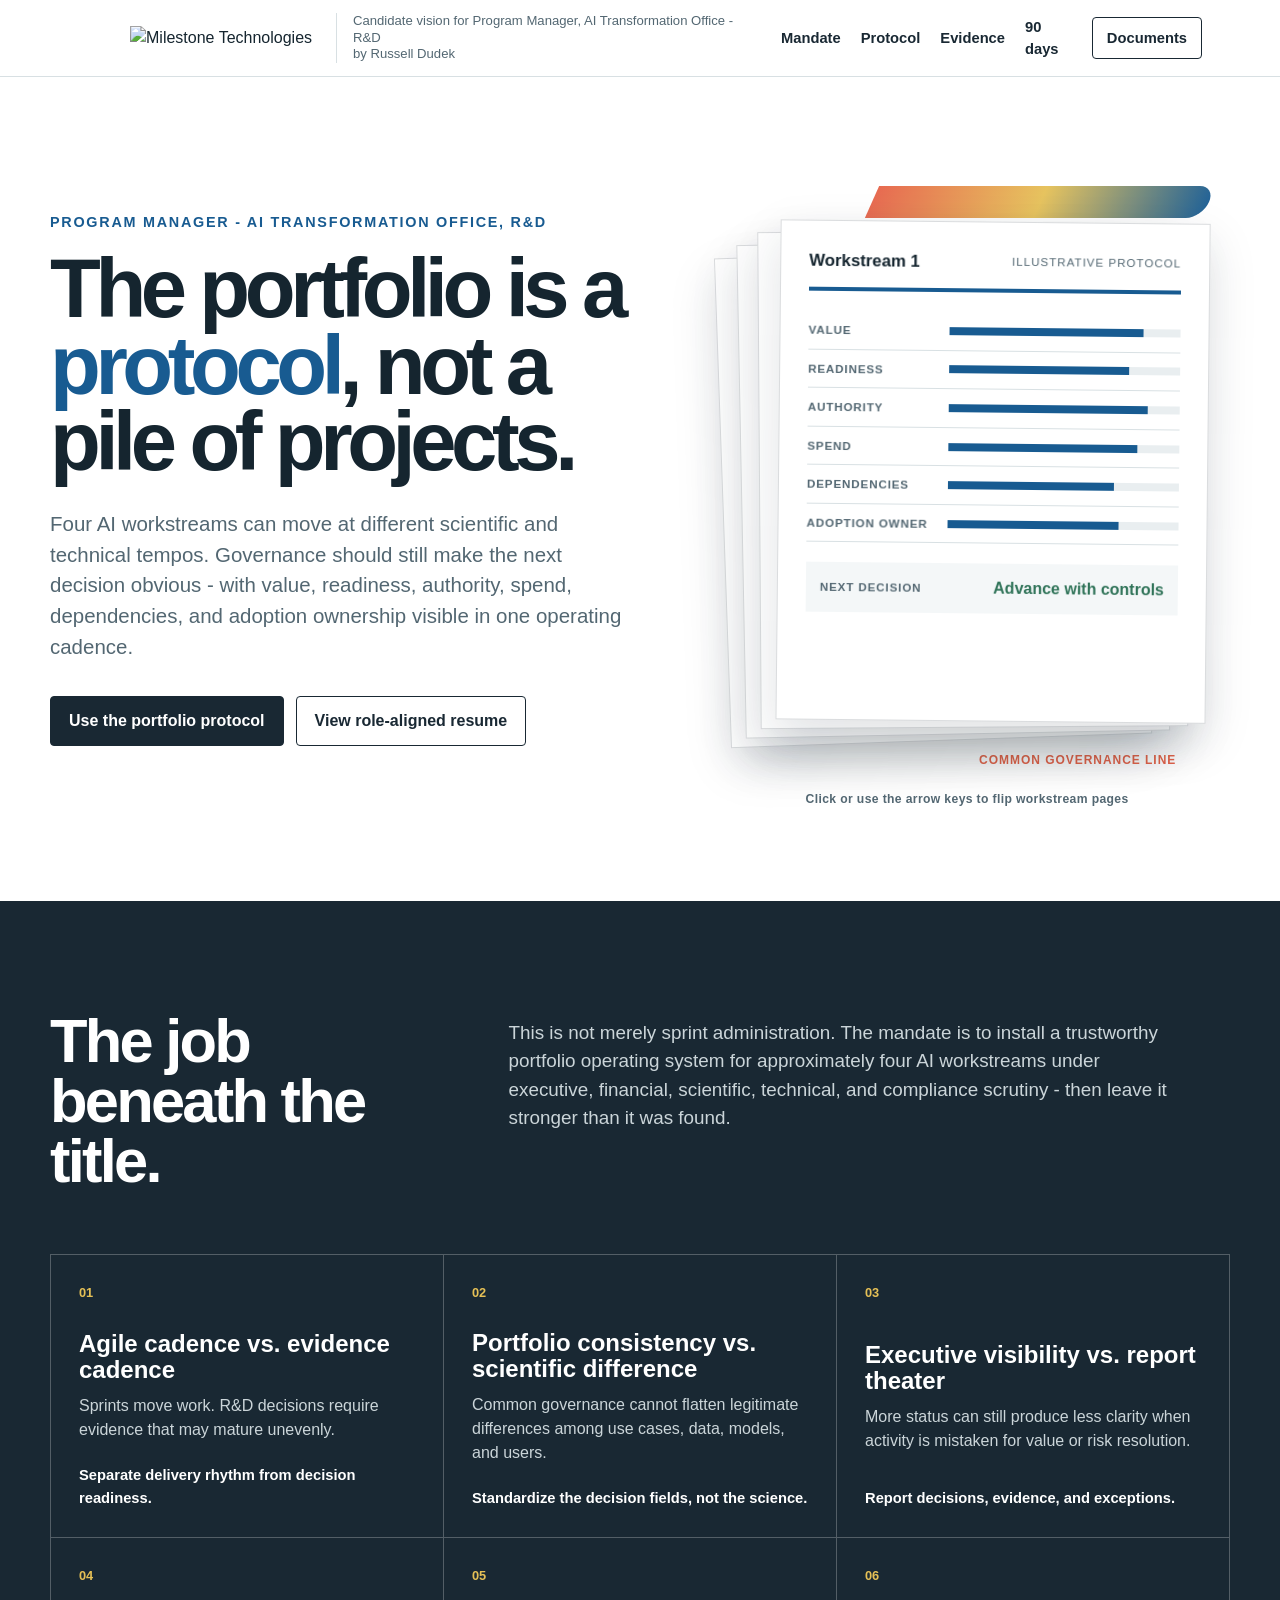
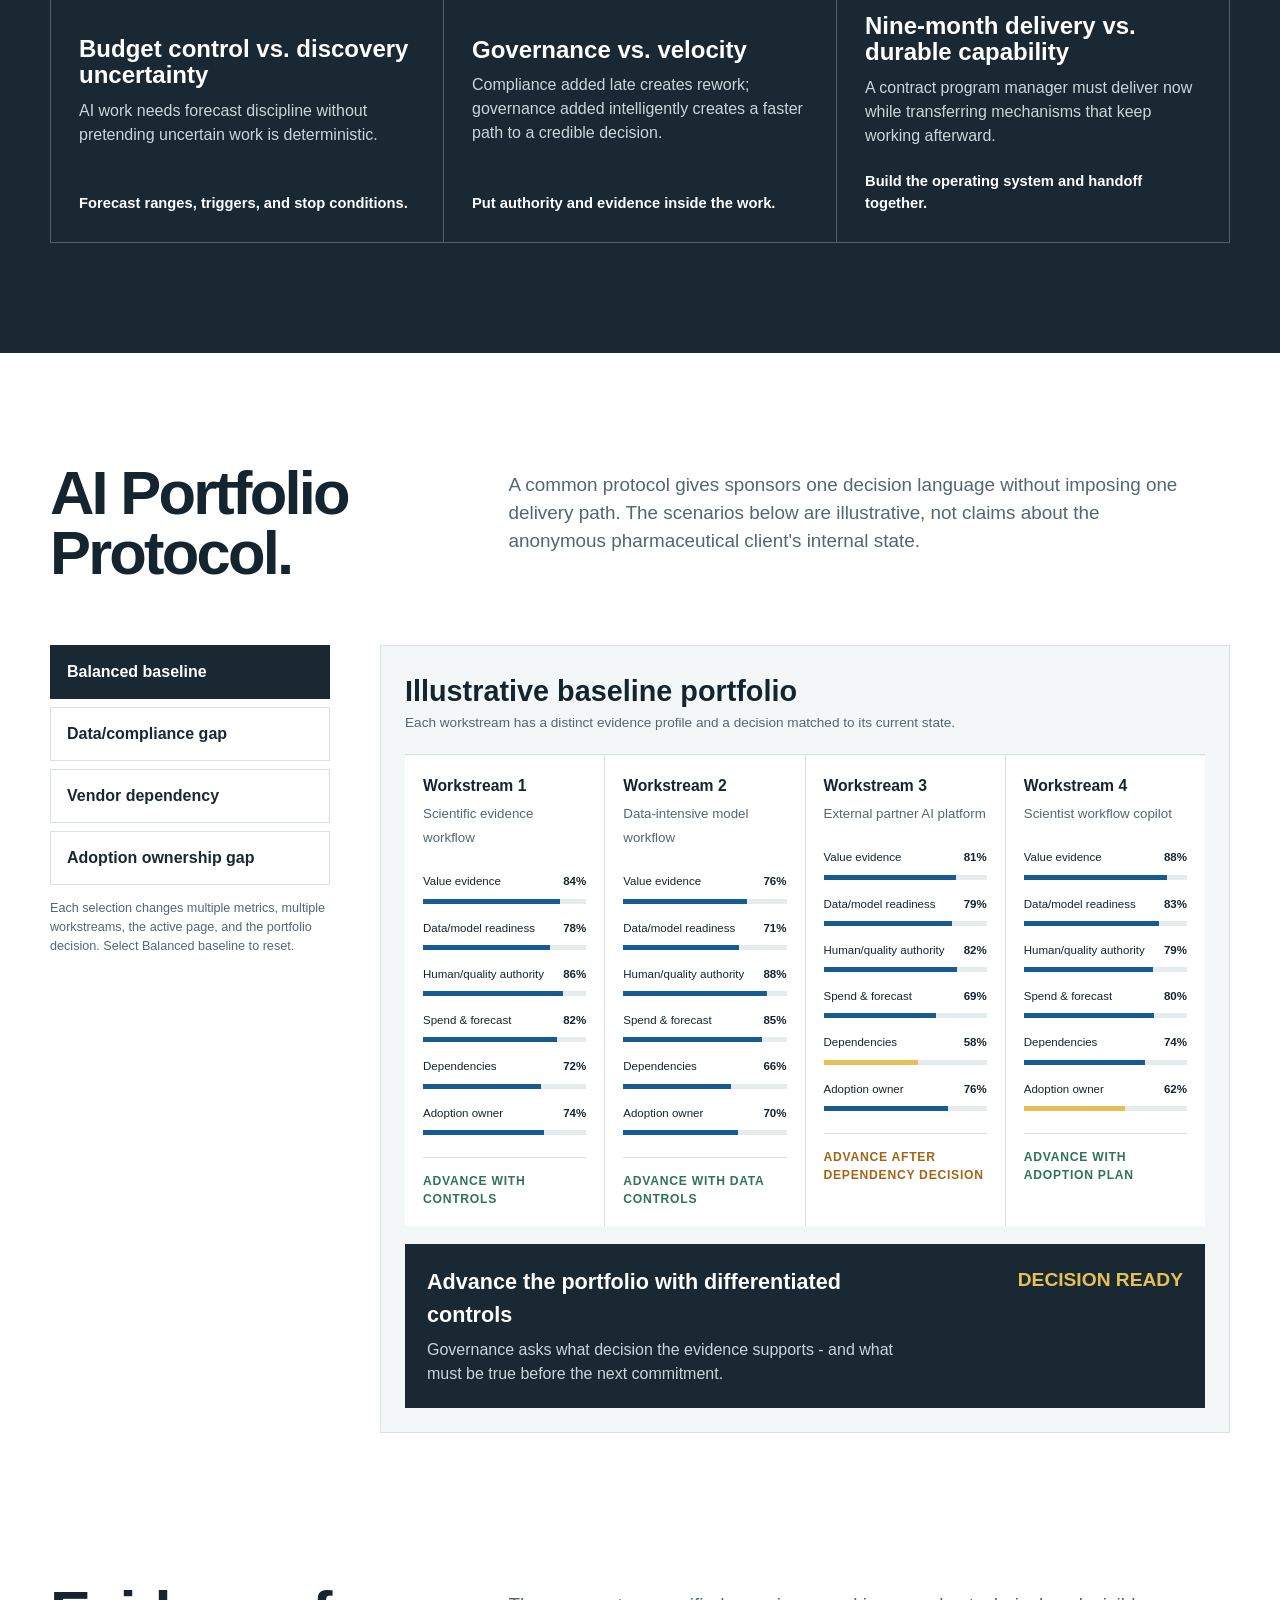
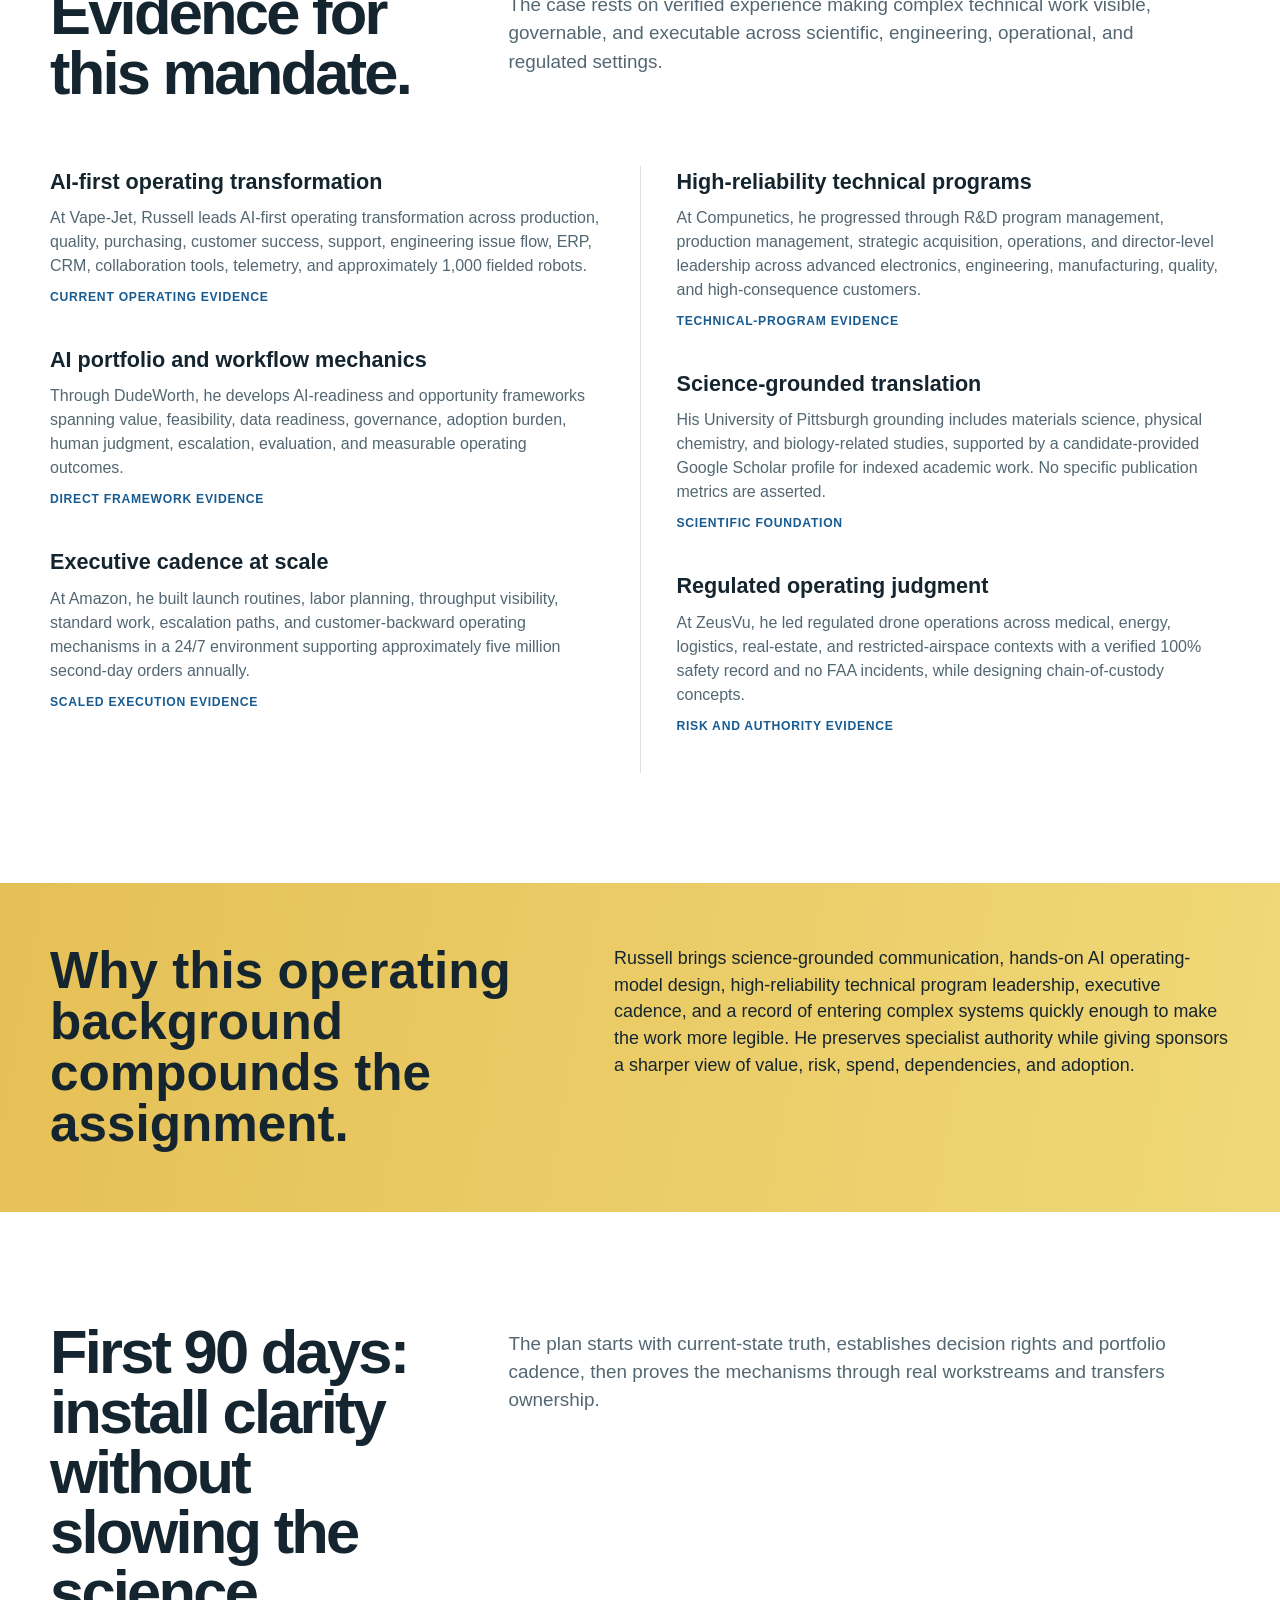
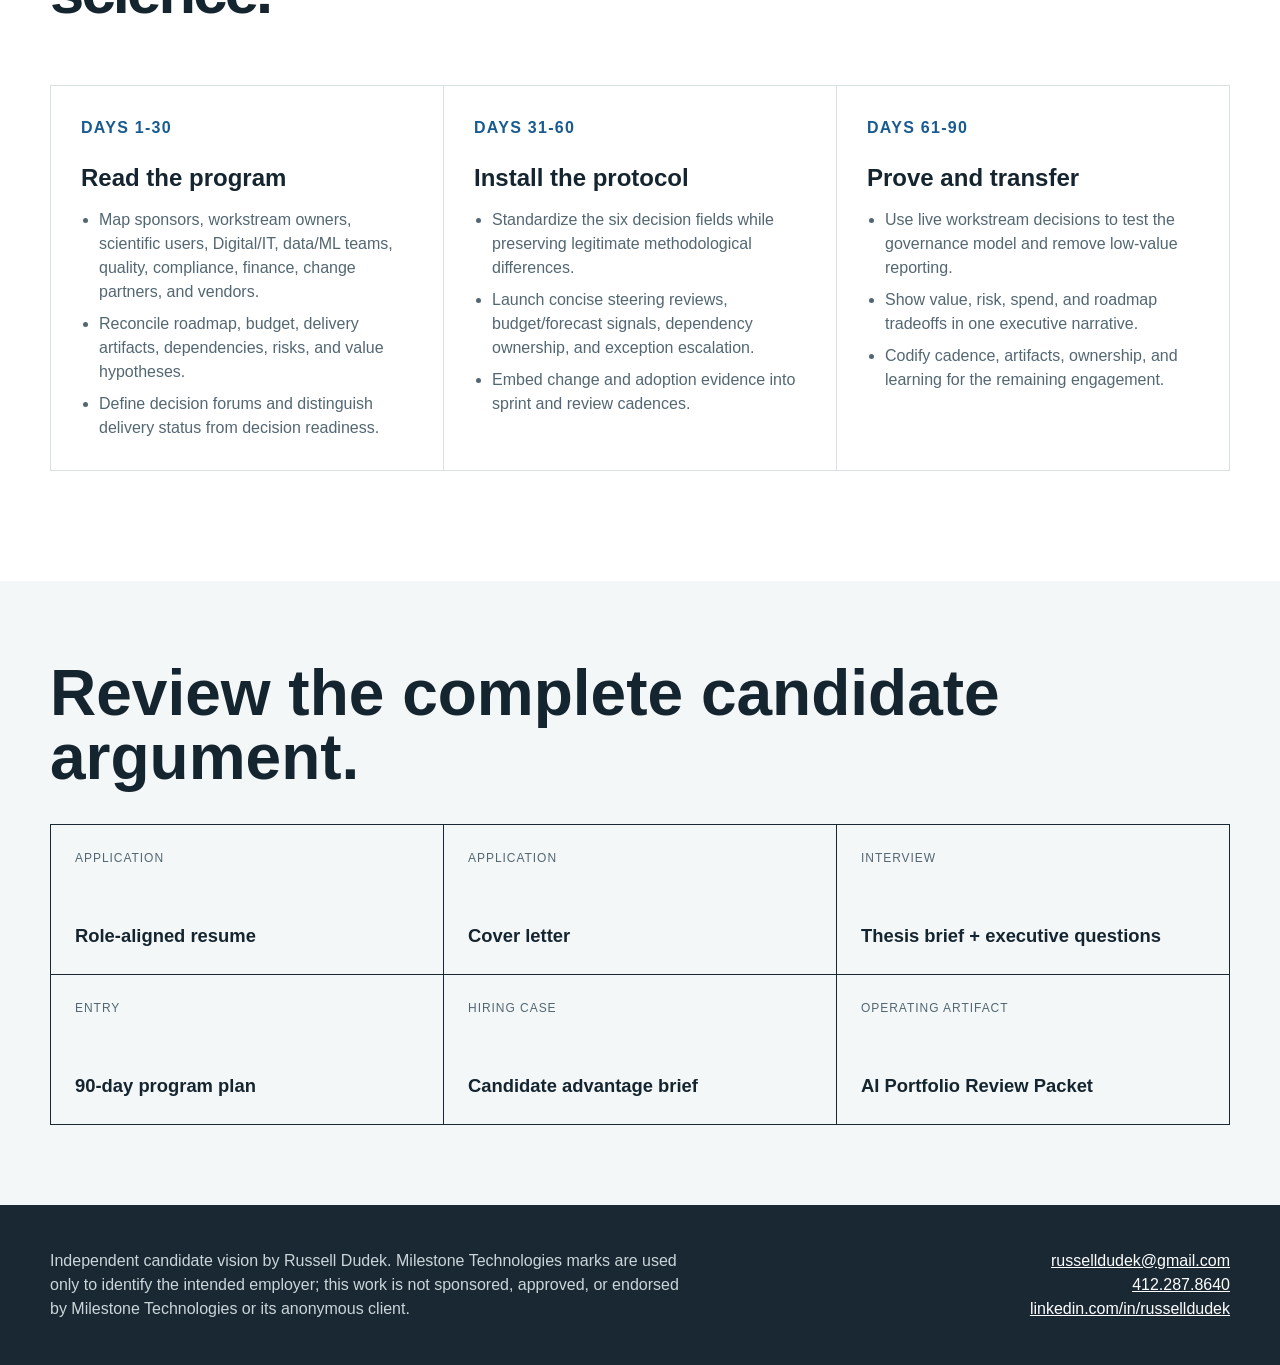
==== commit 18b26d12: "Revise campaign branding, interaction, and candidate positioning" ====
--- a/index.html
+++ b/index.html
@@ -1,27 +1,16 @@
-<!doctype html><html lang="en"><head><meta charset="utf-8"><meta name="viewport" content="width=device-width,initial-scale=1"><title>Russell Dudek | Milestone Technologies AI Transformation Program</title><meta name="description" content="Independent candidate vision for governing a four-workstream AI transformation program across pharmaceutical R&D."><link rel="stylesheet" href="styles.css"></head><body><a class="skip" href="#main">Skip to content</a><header class="site-header"><div class="header-inner"><a class="brand-lockup" href="index.html"><img src="assets/brand/milestone-wordmark.png" alt="Milestone Technologies"><span class="candidate-label">Candidate vision for Program Manager, AI Transformation Office - R&amp;D<br>by Russell Dudek</span></a><button class="menu-button" aria-expanded="false" aria-label="Open navigation">Menu</button><nav class="site-nav" aria-label="Primary"><a href="#mandate">Mandate</a><a href="#protocol">Protocol</a><a href="#evidence">Evidence</a><a href="#entry">90 days</a><a class="nav-cta" href="#documents">Documents</a></nav></div></header><main id="main">
-<section class="hero"><div class="hero-copy"><div class="role-line">Program Manager - AI Transformation Office, R&amp;D</div><h1>The portfolio is a <span>protocol</span>, not a pile of projects.</h1><p class="lead">Four AI workstreams can move at different scientific and technical tempos. Governance should still make the next decision obvious - with value, readiness, authority, spend, dependencies, and adoption ownership visible in one operating cadence.</p><div class="hero-actions"><a class="button" href="#protocol">Use the portfolio protocol</a><a class="button secondary" href="resume.html">View role-aligned resume</a></div></div>
-<div class="protocol-stage" aria-label="Four AI workstream protocol sheets aligning to a common governance review"><div class="stage-ribbon" aria-hidden="true"></div><div class="protocol-stack"><div class="review-line" aria-hidden="true"></div><span class="review-label">Common governance line</span>
-<article class="protocol-sheet"><div class="sheet-index"><strong>Workstream 1</strong><span>Illustrative protocol</span></div><div class="evidence-row"><b>Value</b><span class="evidence-bar"><i style="--level:79%"></i></span></div><div class="evidence-row"><b>Readiness</b><span class="evidence-bar"><i style="--level:75%"></i></span></div><div class="evidence-row"><b>Authority</b><span class="evidence-bar"><i style="--level:78%"></i></span></div><div class="evidence-row"><b>Spend</b><span class="evidence-bar"><i style="--level:84%"></i></span></div><div class="evidence-row"><b>Dependencies</b><span class="evidence-bar"><i style="--level:74%"></i></span></div><div class="evidence-row"><b>Adoption owner</b><span class="evidence-bar"><i style="--level:72%"></i></span></div><div class="sheet-decision"><b>Next decision</b><span class="decision-value">Advance with controls</span></div></article><article class="protocol-sheet"><div class="sheet-index"><strong>Workstream 2</strong><span>Illustrative protocol</span></div><div class="evidence-row"><b>Value</b><span class="evidence-bar"><i style="--level:76%"></i></span></div><div class="evidence-row"><b>Readiness</b><span class="evidence-bar"><i style="--level:78%"></i></span></div><div class="evidence-row"><b>Authority</b><span class="evidence-bar"><i style="--level:80%"></i></span></div><div class="evidence-row"><b>Spend</b><span class="evidence-bar"><i style="--level:80%"></i></span></div><div class="evidence-row"><b>Dependencies</b><span class="evidence-bar"><i style="--level:78%"></i></span></div><div class="evidence-row"><b>Adoption owner</b><span class="evidence-bar"><i style="--level:77%"></i></span></div><div class="sheet-decision"><b>Next decision</b><span class="decision-value">Advance with controls</span></div></article><article class="protocol-sheet"><div class="sheet-index"><strong>Workstream 3</strong><span>Illustrative protocol</span></div><div class="evidence-row"><b>Value</b><span class="evidence-bar"><i style="--level:73%"></i></span></div><div class="evidence-row"><b>Readiness</b><span class="evidence-bar"><i style="--level:81%"></i></span></div><div class="evidence-row"><b>Authority</b><span class="evidence-bar"><i style="--level:82%"></i></span></div><div class="evidence-row"><b>Spend</b><span class="evidence-bar"><i style="--level:76%"></i></span></div><div class="evidence-row"><b>Dependencies</b><span class="evidence-bar"><i style="--level:82%"></i></span></div><div class="evidence-row"><b>Adoption owner</b><span class="evidence-bar"><i style="--level:82%"></i></span></div><div class="sheet-decision"><b>Next decision</b><span class="decision-value">Advance with controls</span></div></article><article class="protocol-sheet"><div class="sheet-index"><strong>Workstream 4</strong><span>Illustrative protocol</span></div><div class="evidence-row"><b>Value</b><span class="evidence-bar"><i style="--level:70%"></i></span></div><div class="evidence-row"><b>Readiness</b><span class="evidence-bar"><i style="--level:84%"></i></span></div><div class="evidence-row"><b>Authority</b><span class="evidence-bar"><i style="--level:84%"></i></span></div><div class="evidence-row"><b>Spend</b><span class="evidence-bar"><i style="--level:72%"></i></span></div><div class="evidence-row"><b>Dependencies</b><span class="evidence-bar"><i style="--level:86%"></i></span></div><div class="evidence-row"><b>Adoption owner</b><span class="evidence-bar"><i style="--level:87%"></i></span></div><div class="sheet-decision"><b>Next decision</b><span class="decision-value">Advance with controls</span></div></article>
-</div></div></section>
-<section id="mandate" class="section dark"><div class="section-inner"><div class="section-heading"><h2>The job beneath the title.</h2><p>This is not merely sprint administration. The mandate is to install a trustworthy portfolio operating system for approximately four AI workstreams under executive, financial, scientific, technical, and compliance scrutiny - then leave it stronger than it was found.</p></div><div class="tension-map">
-<div class="tension"><span class="number">01</span><div><h3>Agile cadence vs. evidence cadence</h3><p>Sprints move work. R&amp;D decisions require evidence that may mature unevenly.</p></div><div class="resolution">Separate delivery rhythm from decision readiness.</div></div>
-<div class="tension"><span class="number">02</span><div><h3>Portfolio consistency vs. scientific difference</h3><p>Standard governance cannot flatten the legitimate differences among use cases, data, models, and users.</p></div><div class="resolution">Standardize the decision fields, not the science.</div></div>
-<div class="tension"><span class="number">03</span><div><h3>Executive visibility vs. report theater</h3><p>More status can still produce less clarity when activity is mistaken for value or risk resolution.</p></div><div class="resolution">Report decisions, evidence, and exceptions.</div></div>
-<div class="tension"><span class="number">04</span><div><h3>Budget control vs. discovery uncertainty</h3><p>AI work needs forecast discipline without pretending uncertain work is deterministic.</p></div><div class="resolution">Forecast ranges, triggers, and stop conditions.</div></div>
-<div class="tension"><span class="number">05</span><div><h3>Governance vs. velocity</h3><p>Compliance added late creates rework; governance added intelligently creates a faster path to a credible decision.</p></div><div class="resolution">Put authority and evidence inside the work.</div></div>
-<div class="tension"><span class="number">06</span><div><h3>Nine-month delivery vs. durable capability</h3><p>A contract program manager must deliver now while transferring the mechanisms that keep working afterward.</p></div><div class="resolution">Build the operating system and the handoff together.</div></div>
-</div></div></section>
-<section id="protocol" class="section"><div class="section-inner"><div class="section-heading"><h2>AI Portfolio Protocol.</h2><p>A common protocol gives sponsors one decision language without imposing one delivery path. The baseline below is illustrative, not a claim about the anonymous pharma client's internal state.</p></div><div class="protocol-workbench"><div><div class="scenario-controls" role="tablist" aria-label="Illustrative portfolio scenarios"><button data-scenario="balanced" aria-selected="true">Balanced baseline</button><button data-scenario="data" aria-selected="false">Data/compliance gap</button><button data-scenario="vendor" aria-selected="false">Vendor dependency</button><button data-scenario="adoption" aria-selected="false">Adoption ownership gap</button></div><p class="scenario-note">Each scenario changes the governance decision, not merely the color of the display. Reset by selecting Balanced baseline.</p></div><div class="portfolio-board"><div class="board-header"><div><h3 id="board-title">Illustrative baseline portfolio</h3><p id="board-copy">All four workstreams have enough evidence for a differentiated governance decision.</p></div><img src="assets/brand/milestone-icon.png" alt="" style="width:54px"></div><div class="workstream-grid">
-<article class="workstream"><h4>Workstream 1</h4><small>Illustrative R&amp;D AI initiative</small><div class="mini-evidence"><div class="mini-row" data-field="value" data-base="82%"><span>Value evidence</span><b>82%</b><i></i></div><div class="mini-row" data-field="readiness" data-base="76%"><span>Data/model readiness</span><b>76%</b><i></i></div><div class="mini-row" data-field="authority" data-base="84%"><span>Human/quality authority</span><b>84%</b><i></i></div><div class="mini-row" data-field="spend" data-base="88%"><span>Spend & forecast</span><b>88%</b><i></i></div><div class="mini-row" data-field="dependencies" data-base="72%"><span>Dependencies</span><b>72%</b><i></i></div><div class="mini-row" data-field="adoption" data-base="78%"><span>Adoption owner</span><b>78%</b><i></i></div></div><div class="workstream-status">Advance with controls</div></article><article class="workstream"><h4>Workstream 2</h4><small>Illustrative R&amp;D AI initiative</small><div class="mini-evidence"><div class="mini-row" data-field="value" data-base="82%"><span>Value evidence</span><b>82%</b><i></i></div><div class="mini-row" data-field="readiness" data-base="76%"><span>Data/model readiness</span><b>76%</b><i></i></div><div class="mini-row" data-field="authority" data-base="84%"><span>Human/quality authority</span><b>84%</b><i></i></div><div class="mini-row" data-field="spend" data-base="88%"><span>Spend & forecast</span><b>88%</b><i></i></div><div class="mini-row" data-field="dependencies" data-base="72%"><span>Dependencies</span><b>72%</b><i></i></div><div class="mini-row" data-field="adoption" data-base="78%"><span>Adoption owner</span><b>78%</b><i></i></div></div><div class="workstream-status">Advance with controls</div></article><article class="workstream"><h4>Workstream 3</h4><small>Illustrative R&amp;D AI initiative</small><div class="mini-evidence"><div class="mini-row" data-field="value" data-base="82%"><span>Value evidence</span><b>82%</b><i></i></div><div class="mini-row" data-field="readiness" data-base="76%"><span>Data/model readiness</span><b>76%</b><i></i></div><div class="mini-row" data-field="authority" data-base="84%"><span>Human/quality authority</span><b>84%</b><i></i></div><div class="mini-row" data-field="spend" data-base="88%"><span>Spend & forecast</span><b>88%</b><i></i></div><div class="mini-row" data-field="dependencies" data-base="72%"><span>Dependencies</span><b>72%</b><i></i></div><div class="mini-row" data-field="adoption" data-base="78%"><span>Adoption owner</span><b>78%</b><i></i></div></div><div class="workstream-status">Advance with controls</div></article><article class="workstream"><h4>Workstream 4</h4><small>Illustrative R&amp;D AI initiative</small><div class="mini-evidence"><div class="mini-row" data-field="value" data-base="82%"><span>Value evidence</span><b>82%</b><i></i></div><div class="mini-row" data-field="readiness" data-base="76%"><span>Data/model readiness</span><b>76%</b><i></i></div><div class="mini-row" data-field="authority" data-base="84%"><span>Human/quality authority</span><b>84%</b><i></i></div><div class="mini-row" data-field="spend" data-base="88%"><span>Spend & forecast</span><b>88%</b><i></i></div><div class="mini-row" data-field="dependencies" data-base="72%"><span>Dependencies</span><b>72%</b><i></i></div><div class="mini-row" data-field="adoption" data-base="78%"><span>Adoption owner</span><b>78%</b><i></i></div></div><div class="workstream-status">Advance with controls</div></article>
-</div><div class="decision-panel" aria-live="polite"><div><h4 id="decision-text">Advance with differentiated controls</h4><p>Governance asks what decision the evidence supports - and what must be true before the next commitment.</p></div><div id="decision-code" class="decision-code">DECISION-READY</div></div></div></div></div></section>
-<section id="evidence" class="section" style="padding-top:40px"><div class="section-inner"><div class="section-heading"><h2>Evidence for this mandate.</h2><p>The case is not based on claiming direct knowledge of an unnamed pharma client. It is based on verified experience making complex technical work visible, governable, and executable across scientific, engineering, operational, and regulated settings.</p></div><div class="evidence-trail"><div>
-<div class="evidence-item"><h3>AI-first operating transformation</h3><p>At Vape-Jet, Russell leads AI-first operating transformation across production, quality, purchasing, customer success, support, engineering issue flow, ERP, CRM, collaboration tools, telemetry, and approximately 1,000 fielded robots.</p><span class="source">Current operating evidence</span></div>
-<div class="evidence-item"><h3>AI portfolio and workflow mechanics</h3><p>Through DudeWorth, he develops AI-readiness and opportunity frameworks spanning value, feasibility, data readiness, governance, adoption burden, human judgment, escalation, evaluation, and measurable operating outcomes.</p><span class="source">Direct framework evidence</span></div>
-<div class="evidence-item"><h3>Executive cadence at scale</h3><p>At Amazon, he built launch routines, labor planning, throughput visibility, standard work, escalation paths, and customer-backward operating mechanisms in a 24/7 environment supporting approximately five million second-day orders annually.</p><span class="source">Scaled execution evidence</span></div></div><div class="trail-line"></div><div>
-<div class="evidence-item"><h3>High-reliability technical programs</h3><p>At Compunetics, he progressed through R&amp;D program management, production management, strategic acquisition, operations, and director-level leadership across advanced electronics, engineering, manufacturing, quality, and high-consequence customers.</p><span class="source">Technical-program evidence</span></div>
-<div class="evidence-item"><h3>Science-grounded translation</h3><p>His University of Pittsburgh grounding includes materials science, physical chemistry, and biology-related studies, supported by a candidate-provided Google Scholar profile for indexed academic work. No specific publication metrics are asserted.</p><span class="source">Scientific foundation</span></div>
-<div class="evidence-item"><h3>Regulated operating judgment</h3><p>At ZeusVu, he led regulated drone operations across medical, energy, logistics, real-estate, and restricted-airspace contexts with a verified 100% safety record and no FAA incidents, while designing chain-of-custody concepts.</p><span class="source">Risk and authority evidence</span></div></div></div></div></section>
-<section class="objection-band"><div class="objection-inner"><h2>The strongest hiring question deserves a useful answer.</h2><p>Russell does not need to impersonate a career pharma insider. His value is the combination of science-grounded communication, AI operating-model design, high-reliability program leadership, and the humility to preserve R&amp;D, quality, data, privacy, and regulatory authority. The first move is discovery with the scientists and control functions - not a prepackaged transformation doctrine.</p></div></section>
-<section id="entry" class="section"><div class="section-inner"><div class="section-heading"><h2>First 90 days: install clarity without slowing the science.</h2><p>The plan starts with tactical empathy and current-state truth, then establishes decision rights and portfolio cadence, then proves the mechanisms through real workstreams and transfers ownership.</p></div><div class="entry-grid"><article class="entry-phase"><div class="days">DAYS 1-30</div><h3>Read the program</h3><ul><li>Map sponsors, workstream owners, scientific users, Digital/IT, data/ML teams, quality, compliance, finance, change partners, and vendors.</li><li>Reconcile roadmap, budget, delivery artifacts, dependencies, risks, and value hypotheses.</li><li>Define decision forums and distinguish delivery status from decision readiness.</li></ul></article><article class="entry-phase"><div class="days">DAYS 31-60</div><h3>Install the protocol</h3><ul><li>Standardize the six decision fields across four workstreams while preserving legitimate methodological differences.</li><li>Launch concise steering reviews, budget/forecast signals, dependency ownership, and exception escalation.</li><li>Embed change and adoption evidence into sprint and review cadences.</li></ul></article><article class="entry-phase"><div class="days">DAYS 61-90</div><h3>Prove and transfer</h3><ul><li>Use live workstream decisions to test the governance model and remove reporting that does not improve judgment.</li><li>Show value, risk, spend, and roadmap tradeoffs in one executive narrative.</li><li>Codify the cadence, artifacts, ownership, and learning loop for the remaining contract horizon.</li></ul></article></div></div></section>
-<section id="documents" class="docs-strip"><div class="docs-inner"><h2>Review the complete candidate argument.</h2><div class="doc-links"><a class="doc-link" href="resume.html"><span>Application</span><strong>Role-aligned resume</strong></a><a class="doc-link" href="cover-letter.html"><span>Application</span><strong>Cover letter</strong></a><a class="doc-link" href="interview-brief.html"><span>Interview</span><strong>Thesis brief + executive questions</strong></a><a class="doc-link" href="90-day-plan.html"><span>Entry</span><strong>90-day program plan</strong></a><a class="doc-link" href="objection-analysis.html"><span>Positioning</span><strong>Hard-objection analysis</strong></a><a class="doc-link" href="portfolio-review.html"><span>Operating artifact</span><strong>AI Portfolio Review Packet</strong></a></div></div></section>
-</main><footer class="site-footer"><div class="footer-inner"><div><p>Independent candidate vision by Russell Dudek. Milestone Technologies marks are used only to identify the intended employer; this work is not sponsored, approved, or endorsed by Milestone Technologies or its anonymous client.</p></div><div class="footer-contact"><a href="mailto:russelldudek@gmail.com">russelldudek@gmail.com</a><a href="tel:+14122878640">412.287.8640</a><a href="https://www.linkedin.com/in/russelldudek">linkedin.com/in/russelldudek</a></div></div></footer><script src="app.js"></script></body></html>+<!doctype html><html lang="en"><head><meta charset="utf-8"><meta name="viewport" content="width=device-width,initial-scale=1"><title>Russell Dudek | Milestone Technologies AI Transformation Program</title><meta name="description" content="Independent candidate vision for governing a four-workstream AI transformation program across pharmaceutical R&D."><link rel="stylesheet" href="styles.css"></head><body><a class="skip" href="#main">Skip to content</a><header class="site-header"><div class="header-inner"><a class="brand-lockup" href="index.html"><span class="brand-pair" aria-label="Milestone Technologies"><img class="brand-icon" src="assets/brand/milestone-icon.png" alt=""><img class="brand-wordmark" src="assets/brand/milestone-wordmark.png" alt="Milestone Technologies"></span><span class="candidate-label">Candidate vision for Program Manager, AI Transformation Office - R&amp;D<br>by Russell Dudek</span></a><button class="menu-button" aria-expanded="false" aria-label="Open navigation">Menu</button><nav class="site-nav" aria-label="Primary"><a href="#mandate">Mandate</a><a href="#protocol">Protocol</a><a href="#evidence">Evidence</a><a href="#entry">90 days</a><a class="nav-cta" href="#documents">Documents</a></nav></div></header><main id="main">
+<section class="hero"><div class="hero-copy"><div class="role-line">Program Manager - AI Transformation Office, R&amp;D</div><h1>The portfolio is a <span>protocol</span>, not a pile of projects.</h1><p class="lead">Four AI workstreams can move at different scientific and technical tempos. Governance should still make the next decision obvious - with value, readiness, authority, spend, dependencies, and adoption ownership visible in one operating cadence.</p><div class="hero-actions"><a class="button" href="#protocol">Use the portfolio protocol</a><a class="button secondary" href="resume.html">View role-aligned resume</a></div></div><div class="protocol-stage" role="button" tabindex="0" aria-label="Flip through four illustrative AI workstream protocol sheets" aria-describedby="protocol-stage-hint"><div class="stage-ribbon" aria-hidden="true"></div><div class="protocol-stack"><div class="review-line" aria-hidden="true"></div><span class="review-label">Common governance line</span>
+<article class="protocol-sheet" data-workstream="0"><div class="sheet-index"><strong>Workstream 1</strong><span>Illustrative protocol</span></div><div class="evidence-row" data-field="value"><b>Value</b><span class="evidence-bar"><i style="--level:84%"></i></span></div><div class="evidence-row" data-field="readiness"><b>Readiness</b><span class="evidence-bar"><i style="--level:78%"></i></span></div><div class="evidence-row" data-field="authority"><b>Authority</b><span class="evidence-bar"><i style="--level:86%"></i></span></div><div class="evidence-row" data-field="spend"><b>Spend</b><span class="evidence-bar"><i style="--level:82%"></i></span></div><div class="evidence-row" data-field="dependencies"><b>Dependencies</b><span class="evidence-bar"><i style="--level:72%"></i></span></div><div class="evidence-row" data-field="adoption"><b>Adoption owner</b><span class="evidence-bar"><i style="--level:74%"></i></span></div><div class="sheet-decision"><b>Next decision</b><span class="decision-value" data-decision>Advance with controls</span></div></article>
+<article class="protocol-sheet" data-workstream="1"><div class="sheet-index"><strong>Workstream 2</strong><span>Illustrative protocol</span></div><div class="evidence-row" data-field="value"><b>Value</b><span class="evidence-bar"><i style="--level:76%"></i></span></div><div class="evidence-row" data-field="readiness"><b>Readiness</b><span class="evidence-bar"><i style="--level:71%"></i></span></div><div class="evidence-row" data-field="authority"><b>Authority</b><span class="evidence-bar"><i style="--level:88%"></i></span></div><div class="evidence-row" data-field="spend"><b>Spend</b><span class="evidence-bar"><i style="--level:85%"></i></span></div><div class="evidence-row" data-field="dependencies"><b>Dependencies</b><span class="evidence-bar"><i style="--level:66%"></i></span></div><div class="evidence-row" data-field="adoption"><b>Adoption owner</b><span class="evidence-bar"><i style="--level:70%"></i></span></div><div class="sheet-decision"><b>Next decision</b><span class="decision-value" data-decision>Advance with data controls</span></div></article>
+<article class="protocol-sheet" data-workstream="2"><div class="sheet-index"><strong>Workstream 3</strong><span>Illustrative protocol</span></div><div class="evidence-row" data-field="value"><b>Value</b><span class="evidence-bar"><i style="--level:81%"></i></span></div><div class="evidence-row" data-field="readiness"><b>Readiness</b><span class="evidence-bar"><i style="--level:79%"></i></span></div><div class="evidence-row" data-field="authority"><b>Authority</b><span class="evidence-bar"><i style="--level:82%"></i></span></div><div class="evidence-row" data-field="spend"><b>Spend</b><span class="evidence-bar"><i style="--level:69%"></i></span></div><div class="evidence-row" data-field="dependencies"><b>Dependencies</b><span class="evidence-bar"><i style="--level:58%"></i></span></div><div class="evidence-row" data-field="adoption"><b>Adoption owner</b><span class="evidence-bar"><i style="--level:76%"></i></span></div><div class="sheet-decision"><b>Next decision</b><span class="decision-value" data-decision>Advance after dependency decision</span></div></article>
+<article class="protocol-sheet" data-workstream="3"><div class="sheet-index"><strong>Workstream 4</strong><span>Illustrative protocol</span></div><div class="evidence-row" data-field="value"><b>Value</b><span class="evidence-bar"><i style="--level:88%"></i></span></div><div class="evidence-row" data-field="readiness"><b>Readiness</b><span class="evidence-bar"><i style="--level:83%"></i></span></div><div class="evidence-row" data-field="authority"><b>Authority</b><span class="evidence-bar"><i style="--level:79%"></i></span></div><div class="evidence-row" data-field="spend"><b>Spend</b><span class="evidence-bar"><i style="--level:80%"></i></span></div><div class="evidence-row" data-field="dependencies"><b>Dependencies</b><span class="evidence-bar"><i style="--level:74%"></i></span></div><div class="evidence-row" data-field="adoption"><b>Adoption owner</b><span class="evidence-bar"><i style="--level:62%"></i></span></div><div class="sheet-decision"><b>Next decision</b><span class="decision-value" data-decision>Advance with adoption plan</span></div></article></div><div class="protocol-stage-hint" id="protocol-stage-hint">Click or use the arrow keys to flip workstream pages</div><div class="protocol-live" aria-live="polite" aria-atomic="true">Workstream 1 of 4</div></div></section>
+<section id="mandate" class="section dark"><div class="section-inner"><div class="section-heading"><h2>The job beneath the title.</h2><p>This is not merely sprint administration. The mandate is to install a trustworthy portfolio operating system for approximately four AI workstreams under executive, financial, scientific, technical, and compliance scrutiny - then leave it stronger than it was found.</p></div><div class="tension-map"><div class="tension"><span class="number">01</span><div><h3>Agile cadence vs. evidence cadence</h3><p>Sprints move work. R&amp;D decisions require evidence that may mature unevenly.</p></div><div class="resolution">Separate delivery rhythm from decision readiness.</div></div><div class="tension"><span class="number">02</span><div><h3>Portfolio consistency vs. scientific difference</h3><p>Common governance cannot flatten legitimate differences among use cases, data, models, and users.</p></div><div class="resolution">Standardize the decision fields, not the science.</div></div><div class="tension"><span class="number">03</span><div><h3>Executive visibility vs. report theater</h3><p>More status can still produce less clarity when activity is mistaken for value or risk resolution.</p></div><div class="resolution">Report decisions, evidence, and exceptions.</div></div><div class="tension"><span class="number">04</span><div><h3>Budget control vs. discovery uncertainty</h3><p>AI work needs forecast discipline without pretending uncertain work is deterministic.</p></div><div class="resolution">Forecast ranges, triggers, and stop conditions.</div></div><div class="tension"><span class="number">05</span><div><h3>Governance vs. velocity</h3><p>Compliance added late creates rework; governance added intelligently creates a faster path to a credible decision.</p></div><div class="resolution">Put authority and evidence inside the work.</div></div><div class="tension"><span class="number">06</span><div><h3>Nine-month delivery vs. durable capability</h3><p>A contract program manager must deliver now while transferring mechanisms that keep working afterward.</p></div><div class="resolution">Build the operating system and handoff together.</div></div></div></div></section>
+<section id="protocol" class="section"><div class="section-inner"><div class="section-heading"><h2>AI Portfolio Protocol.</h2><p>A common protocol gives sponsors one decision language without imposing one delivery path. The scenarios below are illustrative, not claims about the anonymous pharmaceutical client's internal state.</p></div><div class="protocol-workbench"><div><div class="scenario-controls" role="tablist" aria-label="Illustrative portfolio scenarios"><button data-scenario="balanced" aria-selected="true">Balanced baseline</button><button data-scenario="data" aria-selected="false">Data/compliance gap</button><button data-scenario="vendor" aria-selected="false">Vendor dependency</button><button data-scenario="adoption" aria-selected="false">Adoption ownership gap</button></div><p class="scenario-note">Each selection changes multiple metrics, multiple workstreams, the active page, and the portfolio decision. Select Balanced baseline to reset.</p></div><div class="portfolio-board"><div class="board-header"><div><h3 id="board-title">Illustrative baseline portfolio</h3><p id="board-copy">Each workstream has a distinct evidence profile and a decision matched to its current state.</p></div><img src="assets/brand/milestone-icon.png" alt="" style="width:54px"></div><div class="workstream-grid">
+<article class="workstream"><h4>Workstream 1</h4><small>Scientific evidence workflow</small><div class="mini-evidence"><div class="mini-row" data-field="value"><span>Value evidence</span><b>84%</b><i></i></div><div class="mini-row" data-field="readiness"><span>Data/model readiness</span><b>78%</b><i></i></div><div class="mini-row" data-field="authority"><span>Human/quality authority</span><b>86%</b><i></i></div><div class="mini-row" data-field="spend"><span>Spend &amp; forecast</span><b>82%</b><i></i></div><div class="mini-row" data-field="dependencies"><span>Dependencies</span><b>72%</b><i></i></div><div class="mini-row" data-field="adoption"><span>Adoption owner</span><b>74%</b><i></i></div></div><div class="workstream-status">Advance with controls</div></article>
+<article class="workstream"><h4>Workstream 2</h4><small>Data-intensive model workflow</small><div class="mini-evidence"><div class="mini-row" data-field="value"><span>Value evidence</span><b>76%</b><i></i></div><div class="mini-row" data-field="readiness"><span>Data/model readiness</span><b>71%</b><i></i></div><div class="mini-row" data-field="authority"><span>Human/quality authority</span><b>88%</b><i></i></div><div class="mini-row" data-field="spend"><span>Spend &amp; forecast</span><b>85%</b><i></i></div><div class="mini-row" data-field="dependencies"><span>Dependencies</span><b>66%</b><i></i></div><div class="mini-row" data-field="adoption"><span>Adoption owner</span><b>70%</b><i></i></div></div><div class="workstream-status">Advance with data controls</div></article>
+<article class="workstream"><h4>Workstream 3</h4><small>External partner AI platform</small><div class="mini-evidence"><div class="mini-row" data-field="value"><span>Value evidence</span><b>81%</b><i></i></div><div class="mini-row" data-field="readiness"><span>Data/model readiness</span><b>79%</b><i></i></div><div class="mini-row" data-field="authority"><span>Human/quality authority</span><b>82%</b><i></i></div><div class="mini-row" data-field="spend"><span>Spend &amp; forecast</span><b>69%</b><i></i></div><div class="mini-row" data-field="dependencies"><span>Dependencies</span><b>58%</b><i></i></div><div class="mini-row" data-field="adoption"><span>Adoption owner</span><b>76%</b><i></i></div></div><div class="workstream-status">Advance after dependency decision</div></article>
+<article class="workstream"><h4>Workstream 4</h4><small>Scientist workflow copilot</small><div class="mini-evidence"><div class="mini-row" data-field="value"><span>Value evidence</span><b>88%</b><i></i></div><div class="mini-row" data-field="readiness"><span>Data/model readiness</span><b>83%</b><i></i></div><div class="mini-row" data-field="authority"><span>Human/quality authority</span><b>79%</b><i></i></div><div class="mini-row" data-field="spend"><span>Spend &amp; forecast</span><b>80%</b><i></i></div><div class="mini-row" data-field="dependencies"><span>Dependencies</span><b>74%</b><i></i></div><div class="mini-row" data-field="adoption"><span>Adoption owner</span><b>62%</b><i></i></div></div><div class="workstream-status">Advance with adoption plan</div></article></div><div class="decision-panel" aria-live="polite"><div><h4 id="decision-text">Advance the portfolio with differentiated controls</h4><p>Governance asks what decision the evidence supports - and what must be true before the next commitment.</p></div><div id="decision-code" class="decision-code">DECISION READY</div></div></div></div></div></section>
+<section id="evidence" class="section" style="padding-top:40px"><div class="section-inner"><div class="section-heading"><h2>Evidence for this mandate.</h2><p>The case rests on verified experience making complex technical work visible, governable, and executable across scientific, engineering, operational, and regulated settings.</p></div><div class="evidence-trail"><div><div class="evidence-item"><h3>AI-first operating transformation</h3><p>At Vape-Jet, Russell leads AI-first operating transformation across production, quality, purchasing, customer success, support, engineering issue flow, ERP, CRM, collaboration tools, telemetry, and approximately 1,000 fielded robots.</p><span class="source">Current operating evidence</span></div><div class="evidence-item"><h3>AI portfolio and workflow mechanics</h3><p>Through DudeWorth, he develops AI-readiness and opportunity frameworks spanning value, feasibility, data readiness, governance, adoption burden, human judgment, escalation, evaluation, and measurable operating outcomes.</p><span class="source">Direct framework evidence</span></div><div class="evidence-item"><h3>Executive cadence at scale</h3><p>At Amazon, he built launch routines, labor planning, throughput visibility, standard work, escalation paths, and customer-backward operating mechanisms in a 24/7 environment supporting approximately five million second-day orders annually.</p><span class="source">Scaled execution evidence</span></div></div><div class="trail-line"></div><div><div class="evidence-item"><h3>High-reliability technical programs</h3><p>At Compunetics, he progressed through R&amp;D program management, production management, strategic acquisition, operations, and director-level leadership across advanced electronics, engineering, manufacturing, quality, and high-consequence customers.</p><span class="source">Technical-program evidence</span></div><div class="evidence-item"><h3>Science-grounded translation</h3><p>His University of Pittsburgh grounding includes materials science, physical chemistry, and biology-related studies, supported by a candidate-provided Google Scholar profile for indexed academic work. No specific publication metrics are asserted.</p><span class="source">Scientific foundation</span></div><div class="evidence-item"><h3>Regulated operating judgment</h3><p>At ZeusVu, he led regulated drone operations across medical, energy, logistics, real-estate, and restricted-airspace contexts with a verified 100% safety record and no FAA incidents, while designing chain-of-custody concepts.</p><span class="source">Risk and authority evidence</span></div></div></div></div></section>
+<section class="advantage-band"><div class="advantage-inner"><h2>Why this operating background compounds the assignment.</h2><p>Russell brings science-grounded communication, hands-on AI operating-model design, high-reliability technical program leadership, executive cadence, and a record of entering complex systems quickly enough to make the work more legible. He preserves specialist authority while giving sponsors a sharper view of value, risk, spend, dependencies, and adoption.</p></div></section>
+<section id="entry" class="section"><div class="section-inner"><div class="section-heading"><h2>First 90 days: install clarity without slowing the science.</h2><p>The plan starts with current-state truth, establishes decision rights and portfolio cadence, then proves the mechanisms through real workstreams and transfers ownership.</p></div><div class="entry-grid"><article class="entry-phase"><div class="days">DAYS 1-30</div><h3>Read the program</h3><ul><li>Map sponsors, workstream owners, scientific users, Digital/IT, data/ML teams, quality, compliance, finance, change partners, and vendors.</li><li>Reconcile roadmap, budget, delivery artifacts, dependencies, risks, and value hypotheses.</li><li>Define decision forums and distinguish delivery status from decision readiness.</li></ul></article><article class="entry-phase"><div class="days">DAYS 31-60</div><h3>Install the protocol</h3><ul><li>Standardize the six decision fields while preserving legitimate methodological differences.</li><li>Launch concise steering reviews, budget/forecast signals, dependency ownership, and exception escalation.</li><li>Embed change and adoption evidence into sprint and review cadences.</li></ul></article><article class="entry-phase"><div class="days">DAYS 61-90</div><h3>Prove and transfer</h3><ul><li>Use live workstream decisions to test the governance model and remove low-value reporting.</li><li>Show value, risk, spend, and roadmap tradeoffs in one executive narrative.</li><li>Codify cadence, artifacts, ownership, and learning for the remaining engagement.</li></ul></article></div></div></section>
+<section id="documents" class="docs-strip"><div class="docs-inner"><h2>Review the complete candidate argument.</h2><div class="doc-links"><a class="doc-link" href="resume.html"><span>Application</span><strong>Role-aligned resume</strong></a><a class="doc-link" href="cover-letter.html"><span>Application</span><strong>Cover letter</strong></a><a class="doc-link" href="interview-brief.html"><span>Interview</span><strong>Thesis brief + executive questions</strong></a><a class="doc-link" href="90-day-plan.html"><span>Entry</span><strong>90-day program plan</strong></a><a class="doc-link" href="candidate-advantage.html"><span>Hiring case</span><strong>Candidate advantage brief</strong></a><a class="doc-link" href="portfolio-review.html"><span>Operating artifact</span><strong>AI Portfolio Review Packet</strong></a></div></div></section></main><footer class="site-footer"><div class="footer-inner"><div><p>Independent candidate vision by Russell Dudek. Milestone Technologies marks are used only to identify the intended employer; this work is not sponsored, approved, or endorsed by Milestone Technologies or its anonymous client.</p></div><div class="footer-contact"><a href="mailto:russelldudek@gmail.com">russelldudek@gmail.com</a><a href="tel:+14122878640">412.287.8640</a><a href="https://www.linkedin.com/in/russelldudek">linkedin.com/in/russelldudek</a></div></div></footer><script src="app.js"></script></body></html>
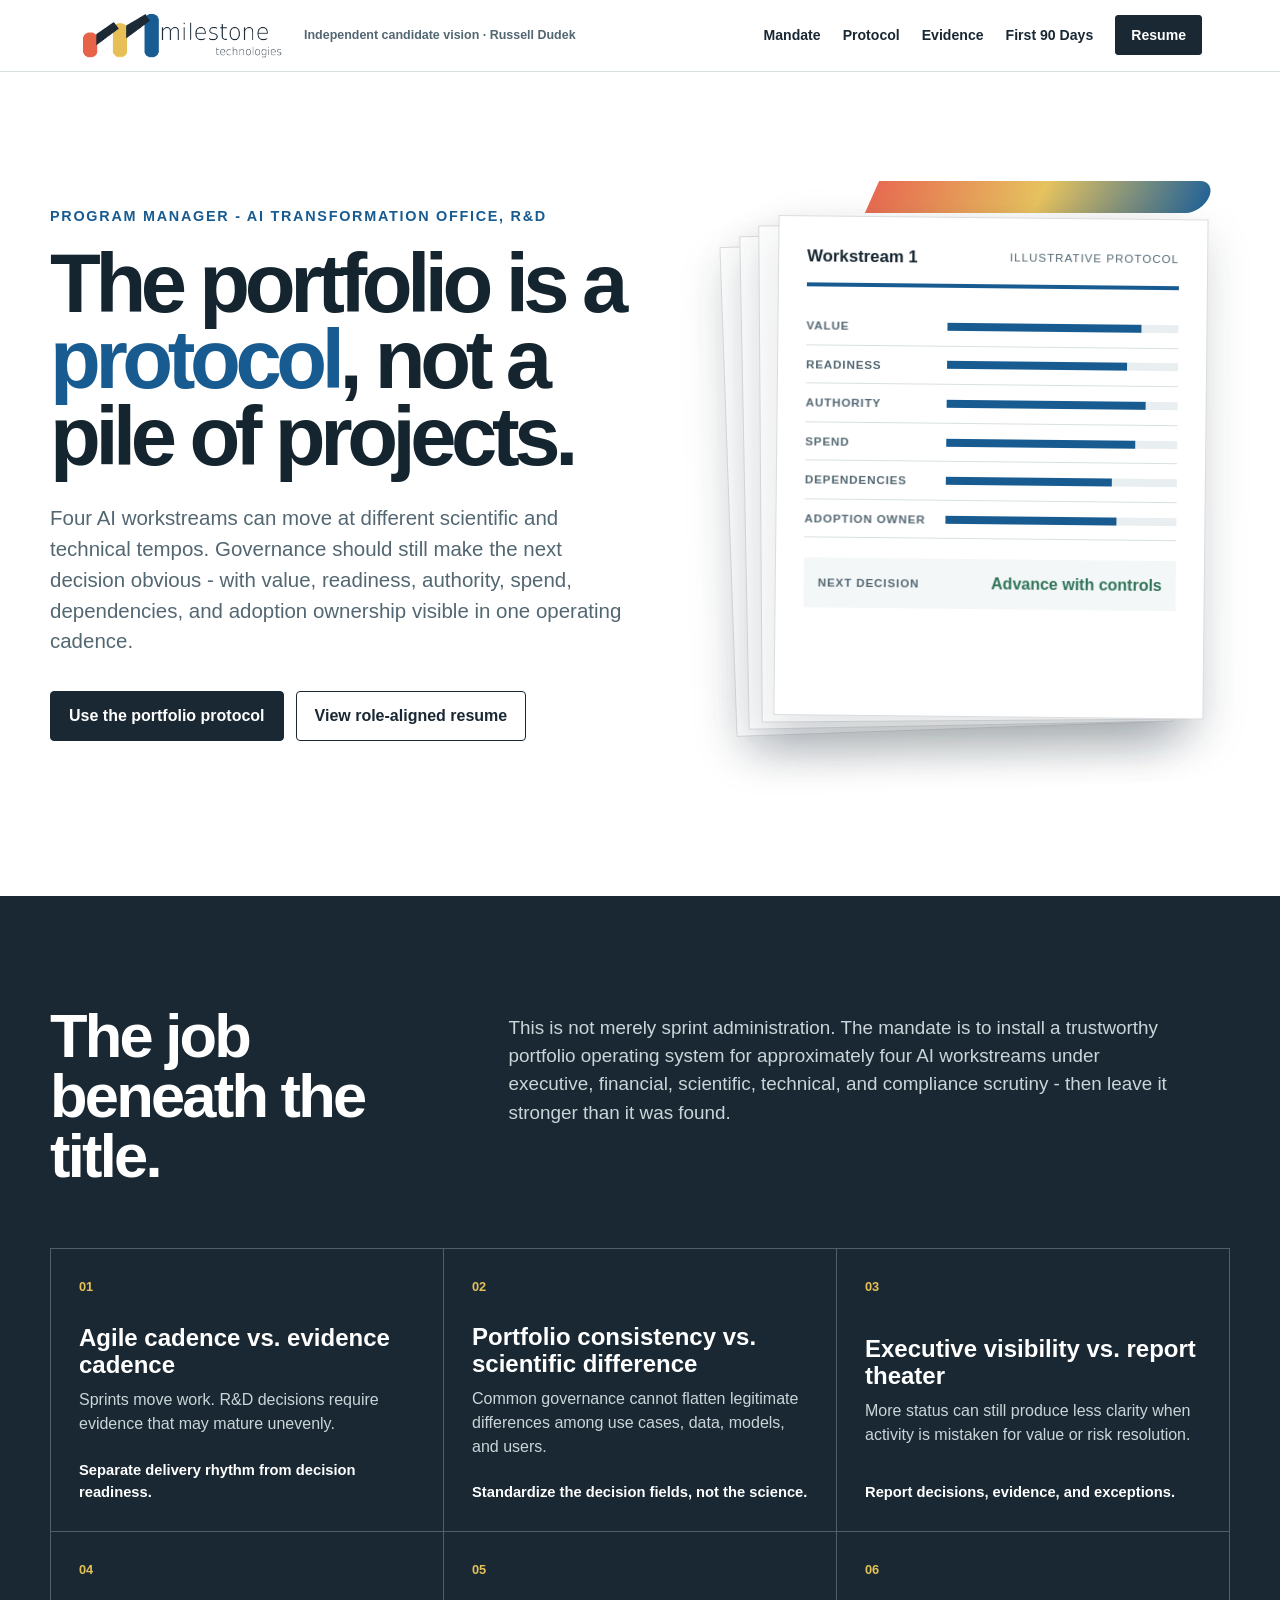
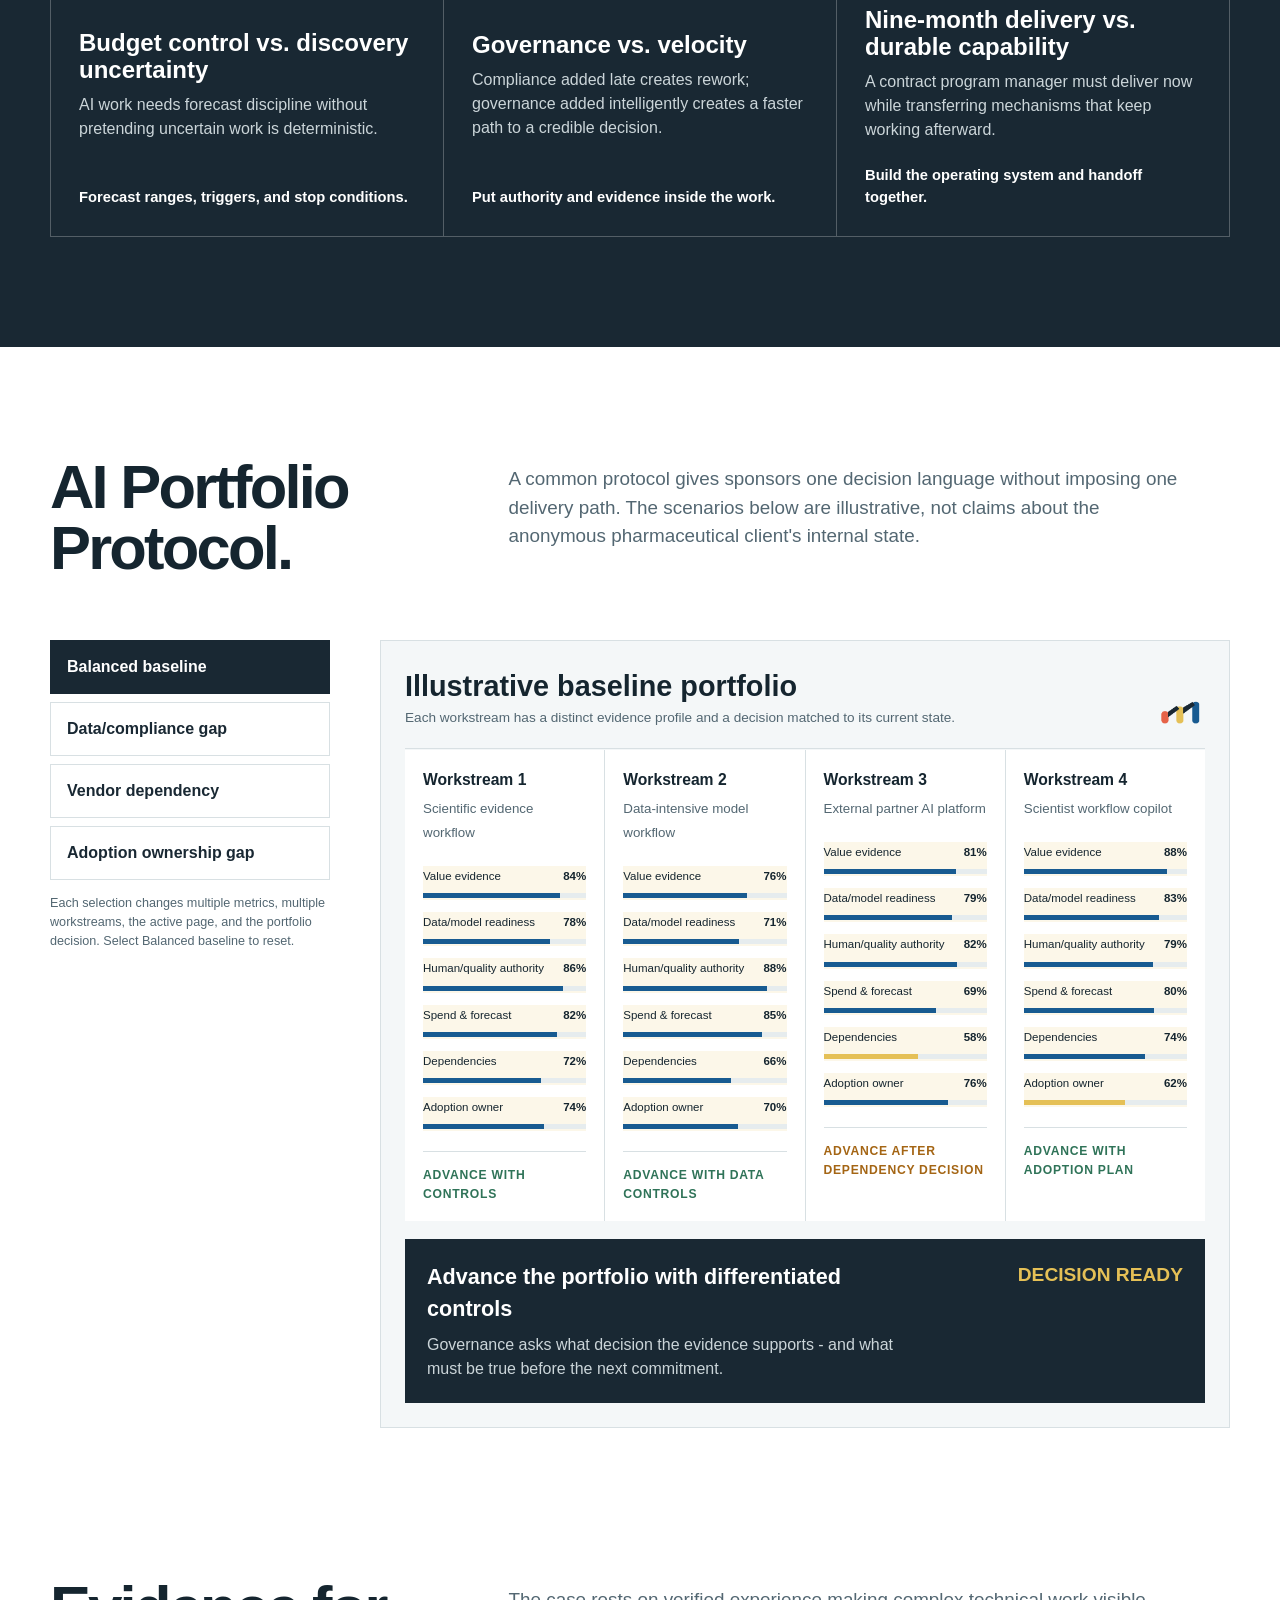
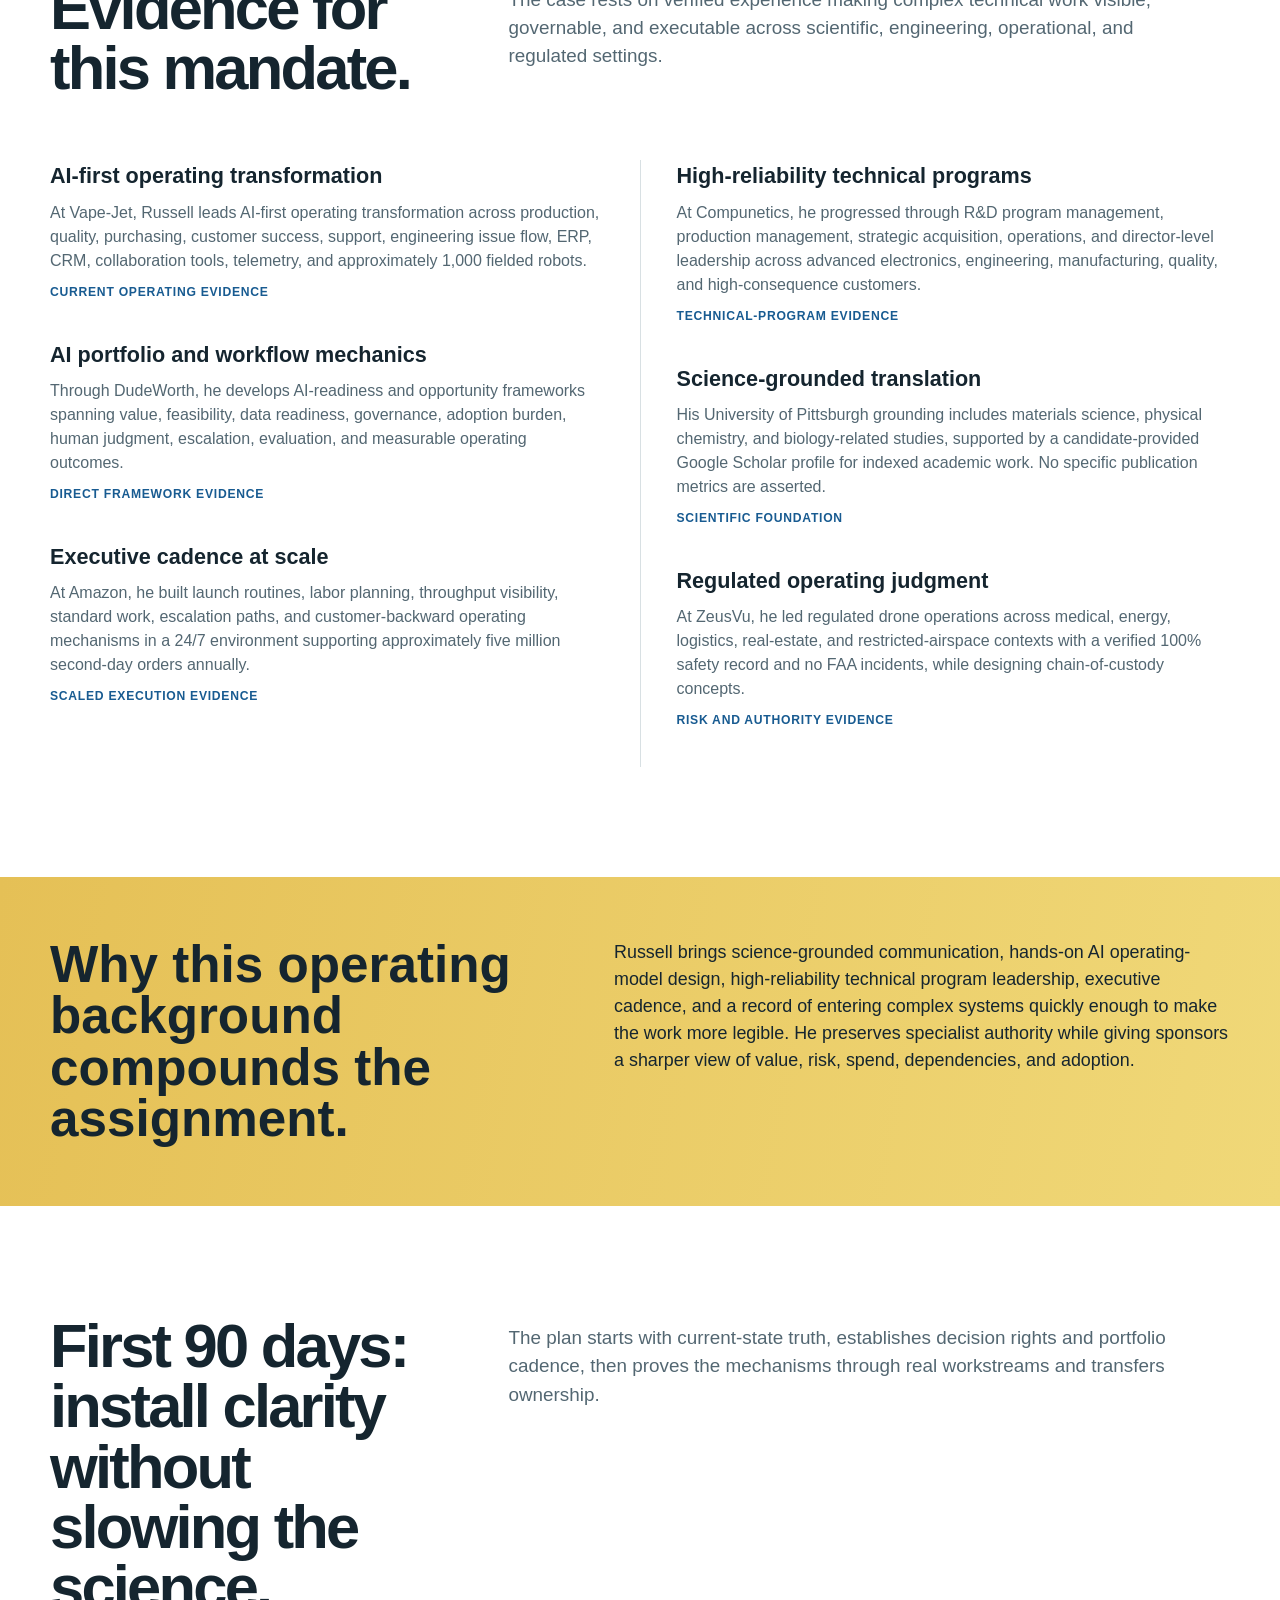
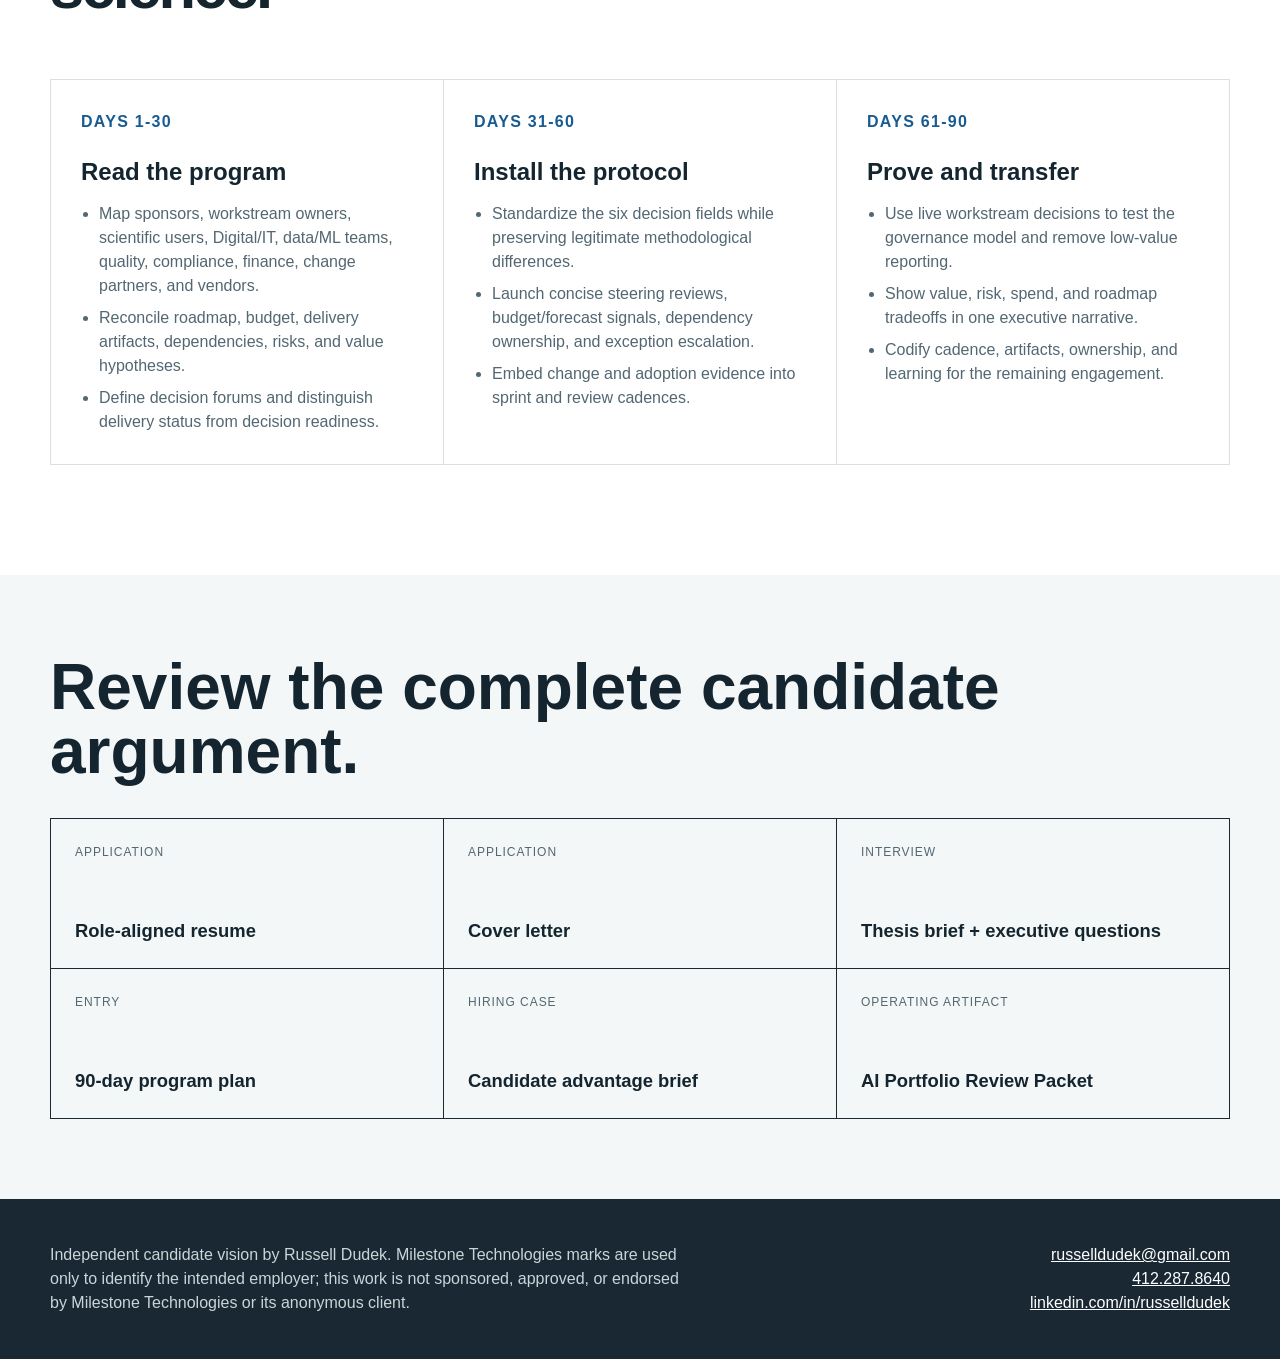
==== commit 223a5548: "Generate verified campaign artifacts [generated]" ====
--- a/index.html
+++ b/index.html
@@ -1,4 +1,4 @@
-<!doctype html><html lang="en"><head><meta charset="utf-8"><meta name="viewport" content="width=device-width,initial-scale=1"><title>Russell Dudek | Milestone Technologies AI Transformation Program</title><meta name="description" content="Independent candidate vision for governing a four-workstream AI transformation program across pharmaceutical R&D."><link rel="stylesheet" href="styles.css"></head><body><a class="skip" href="#main">Skip to content</a><header class="site-header"><div class="header-inner"><a class="brand-lockup" href="index.html"><span class="brand-pair" aria-label="Milestone Technologies"><img class="brand-icon" src="assets/brand/milestone-icon.png" alt=""><img class="brand-wordmark" src="assets/brand/milestone-wordmark.png" alt="Milestone Technologies"></span><span class="candidate-label">Candidate vision for Program Manager, AI Transformation Office - R&amp;D<br>by Russell Dudek</span></a><button class="menu-button" aria-expanded="false" aria-label="Open navigation">Menu</button><nav class="site-nav" aria-label="Primary"><a href="#mandate">Mandate</a><a href="#protocol">Protocol</a><a href="#evidence">Evidence</a><a href="#entry">90 days</a><a class="nav-cta" href="#documents">Documents</a></nav></div></header><main id="main">
+<!doctype html><html lang="en"><head><meta charset="utf-8"><meta name="viewport" content="width=device-width,initial-scale=1"><title>Russell Dudek | Milestone Technologies AI Transformation Program</title><meta name="description" content="Independent candidate vision for governing a four-workstream AI transformation program across pharmaceutical R&D."><link rel="stylesheet" href="styles.css"><link rel="stylesheet" href="masthead.css"></head><body><a class="skip" href="#main">Skip to content</a><header class="site-header"><div class="header-inner"><a class="brand-lockup" href="index.html" aria-label="Milestone Technologies candidate vision home"><span class="brand-pair"><img class="brand-logo" src="assets/brand/milestone-wordmark-compact.png" alt="Milestone Technologies" width="480" height="127"></span><span class="candidate-label">Independent candidate vision · Russell Dudek</span></a><button class="menu-button" aria-expanded="false" aria-controls="primary-navigation" aria-label="Open navigation">Menu</button><nav class="site-nav" id="primary-navigation" aria-label="Primary"><a href="#mandate">Mandate</a><a href="#protocol">Protocol</a><a href="#evidence">Evidence</a><a href="#entry">First 90 Days</a><a class="nav-cta" href="#documents">Documents</a></nav></div></header><main id="main">
 <section class="hero"><div class="hero-copy"><div class="role-line">Program Manager - AI Transformation Office, R&amp;D</div><h1>The portfolio is a <span>protocol</span>, not a pile of projects.</h1><p class="lead">Four AI workstreams can move at different scientific and technical tempos. Governance should still make the next decision obvious - with value, readiness, authority, spend, dependencies, and adoption ownership visible in one operating cadence.</p><div class="hero-actions"><a class="button" href="#protocol">Use the portfolio protocol</a><a class="button secondary" href="resume.html">View role-aligned resume</a></div></div><div class="protocol-stage" role="button" tabindex="0" aria-label="Flip through four illustrative AI workstream protocol sheets" aria-describedby="protocol-stage-hint"><div class="stage-ribbon" aria-hidden="true"></div><div class="protocol-stack"><div class="review-line" aria-hidden="true"></div><span class="review-label">Common governance line</span>
 <article class="protocol-sheet" data-workstream="0"><div class="sheet-index"><strong>Workstream 1</strong><span>Illustrative protocol</span></div><div class="evidence-row" data-field="value"><b>Value</b><span class="evidence-bar"><i style="--level:84%"></i></span></div><div class="evidence-row" data-field="readiness"><b>Readiness</b><span class="evidence-bar"><i style="--level:78%"></i></span></div><div class="evidence-row" data-field="authority"><b>Authority</b><span class="evidence-bar"><i style="--level:86%"></i></span></div><div class="evidence-row" data-field="spend"><b>Spend</b><span class="evidence-bar"><i style="--level:82%"></i></span></div><div class="evidence-row" data-field="dependencies"><b>Dependencies</b><span class="evidence-bar"><i style="--level:72%"></i></span></div><div class="evidence-row" data-field="adoption"><b>Adoption owner</b><span class="evidence-bar"><i style="--level:74%"></i></span></div><div class="sheet-decision"><b>Next decision</b><span class="decision-value" data-decision>Advance with controls</span></div></article>
 <article class="protocol-sheet" data-workstream="1"><div class="sheet-index"><strong>Workstream 2</strong><span>Illustrative protocol</span></div><div class="evidence-row" data-field="value"><b>Value</b><span class="evidence-bar"><i style="--level:76%"></i></span></div><div class="evidence-row" data-field="readiness"><b>Readiness</b><span class="evidence-bar"><i style="--level:71%"></i></span></div><div class="evidence-row" data-field="authority"><b>Authority</b><span class="evidence-bar"><i style="--level:88%"></i></span></div><div class="evidence-row" data-field="spend"><b>Spend</b><span class="evidence-bar"><i style="--level:85%"></i></span></div><div class="evidence-row" data-field="dependencies"><b>Dependencies</b><span class="evidence-bar"><i style="--level:66%"></i></span></div><div class="evidence-row" data-field="adoption"><b>Adoption owner</b><span class="evidence-bar"><i style="--level:70%"></i></span></div><div class="sheet-decision"><b>Next decision</b><span class="decision-value" data-decision>Advance with data controls</span></div></article>
--- a/styles.css
+++ b/styles.css
@@ -20,3 +20,17 @@
 @media(max-width:560px){.header-inner{padding:10px 16px}.brand-lockup img{width:150px}.hero{padding:42px 18px 72px}.hero-copy h1{font-size:3.15rem}.protocol-stage{min-height:480px;overflow:hidden}.protocol-stack{width:300px;height:410px;transform:scale(.86)}.protocol-sheet{padding:20px}.evidence-row{grid-template-columns:92px 1fr}.section{padding:76px 18px}.tension-map{grid-template-columns:1fr}.scenario-controls{grid-template-columns:1fr}.portfolio-board{padding:13px}.workstream-grid{grid-template-columns:1fr}.decision-panel{grid-template-columns:1fr}.decision-panel .decision-code{text-align:left}.doc-links{grid-template-columns:1fr}.document-toolbar{flex-wrap:wrap}.document-shell{padding:14px 4px}.print-page{padding:20px}.resume-grid,.two-col,.three-col{grid-template-columns:1fr}.doc-top{grid-template-columns:1fr}.doc-contact{text-align:left}.doc-brand{justify-content:flex-start}}
 @media(prefers-reduced-motion:reduce){html{scroll-behavior:auto}*,*:before,*:after{animation:none!important;transition:none!important}.protocol-sheet:nth-child(1){transform:translate(-24px,18px) rotate(-2deg)}.protocol-sheet:nth-child(2){transform:translate(-8px,9px) rotate(-.6deg)}.protocol-sheet:nth-child(3){transform:translate(8px,0) rotate(.6deg)}.protocol-sheet:nth-child(4){transform:translate(24px,-9px) rotate(2deg)}.review-line{transform:scaleY(1)}}
 @media print{@page{size:Letter;margin:0}body.document-body{background:#fff}.document-toolbar{display:none!important}.document-shell{padding:0}.print-page{width:8.5in;height:11in;min-height:11in;margin:0;box-shadow:none;page-break-after:always;overflow:hidden}.print-page:last-child{page-break-after:auto}.screen-only{display:none!important}}
+
+/* User-directed refinement: visible employer identity, page-turn interaction, differentiated scenario evidence, and denser documents. */
+.brand-pair{display:flex;align-items:center;gap:10px;flex:0 0 auto}.brand-pair .brand-icon{width:42px;height:auto}.brand-pair .brand-wordmark{width:190px;height:auto}.brand-lockup{gap:18px}.protocol-stage{cursor:pointer;outline:none}.protocol-stage:focus-visible{outline:3px solid var(--brand-yellow);outline-offset:8px;border-radius:8px}.protocol-stage-hint{position:absolute;left:50%;bottom:12px;transform:translateX(-50%);font-size:.76rem;font-weight:800;letter-spacing:.03em;color:var(--muted);white-space:nowrap}.protocol-live{position:absolute;width:1px;height:1px;overflow:hidden;clip:rect(0 0 0 0);white-space:nowrap}.protocol-stack{perspective:1400px}.protocol-sheet{transform-origin:left center;backface-visibility:hidden;will-change:transform,opacity;opacity:1}.protocol-sheet.is-active{z-index:5;transform:translate(24px,-9px) rotate(.6deg) rotateY(0deg)!important}.protocol-sheet.is-behind-1{z-index:4;transform:translate(8px,0) rotate(-.4deg) scale(.994)!important}.protocol-sheet.is-behind-2{z-index:3;transform:translate(-8px,9px) rotate(-1.1deg) scale(.987)!important}.protocol-sheet.is-behind-3{z-index:2;transform:translate(-24px,18px) rotate(-2deg) scale(.98)!important}.protocol-sheet.is-flipping{z-index:8!important;animation:protocol-page-turn .54s cubic-bezier(.55,.02,.25,1) forwards}.protocol-sheet[data-workstream="0"] .sheet-index{border-bottom-color:var(--brand-blue)}.protocol-sheet[data-workstream="1"] .sheet-index{border-bottom-color:var(--brand-orange)}.protocol-sheet[data-workstream="2"] .sheet-index{border-bottom-color:var(--brand-yellow)}.protocol-sheet[data-workstream="3"] .sheet-index{border-bottom-color:#2a7773}@keyframes protocol-page-turn{0%{transform:translate(24px,-9px) rotate(.6deg) rotateY(0);opacity:1}48%{transform:translate(-14px,-9px) rotate(-1deg) rotateY(-72deg);opacity:.94}100%{transform:translate(-88px,-2px) rotate(-7deg) rotateY(-118deg);opacity:0}}.evidence-row[data-state="attention"] .evidence-bar i{background:var(--brand-yellow)}.evidence-row[data-state="critical"] .evidence-bar i{background:var(--brand-orange)}
+.mini-row{padding:2px 0;transition:background .35s,padding .35s}.mini-row.is-changed{background:rgba(229,192,86,.13);padding:4px 5px}.mini-row[data-state="attention"] i:after{background:var(--brand-yellow)}.mini-row[data-state="critical"] i:after{background:var(--brand-orange)}.workstream-status{min-height:48px}.advantage-band{background:linear-gradient(100deg,var(--brand-yellow),#f0d878);padding:62px 28px}.advantage-band .advantage-inner{max-width:1180px;margin:auto;display:grid;grid-template-columns:.9fr 1.1fr;gap:60px}.advantage-band h2{font-size:clamp(2rem,4vw,4rem);line-height:1;margin:0}.advantage-band p{font-size:1.12rem;margin:0}
+.doc-meta{min-width:2.35in}.doc-brand{display:flex;justify-content:flex-end;align-items:center;gap:7px;margin-bottom:6px}.doc-brand .doc-brand-icon{width:32px}.doc-brand .doc-brand-wordmark{width:138px}.doc-contact{font-size:9px;line-height:1.42}.doc-top{grid-template-columns:minmax(0,1fr) 2.35in;align-items:start}.print-page{padding:.38in .48in .34in}.resume-page .job{margin-bottom:9px}.resume-page .doc-section{margin-top:12px}.resume-page .doc-section p,.resume-page .doc-section li{font-size:9.8px;line-height:1.34}.resume-page .job-head strong{font-size:11.2px}.resume-page .job-title{font-size:9.8px}.resume-page .sidebar-block{padding:10px 11px;margin-bottom:8px}.resume-page .summary-box{font-size:10.3px;line-height:1.38}.resume-page .artifact-table{font-size:9.35px}.resume-page .artifact-table th,.resume-page .artifact-table td{padding:6px}.cover-page .doc-title{font-size:29px}.cover-page .doc-subtitle{font-size:12px}.cover-page .doc-section{margin-top:14px}.cover-page .doc-section p{font-size:11.25px;line-height:1.42;margin:0 0 9px}.impact-strip{display:grid;grid-template-columns:repeat(3,1fr);border:1px solid var(--line);margin-top:12px}.impact-strip div{padding:10px;border-right:1px solid var(--line);background:var(--surface)}.impact-strip div:last-child{border-right:0}.impact-strip b{display:block;color:var(--brand-blue);font-size:9.5px;text-transform:uppercase;letter-spacing:.06em;margin-bottom:4px}.impact-strip span{display:block;font-size:9.1px;line-height:1.34}.cover-close{margin-top:10px!important}.brief-page .doc-title,.plan-page .doc-title,.advantage-page .doc-title{font-size:26px}.brief-page .doc-section,.plan-page .doc-section,.advantage-page .doc-section{margin-top:12px}.brief-page .doc-section p,.brief-page .doc-section li,.plan-page .doc-section p,.plan-page .doc-section li,.advantage-page .doc-section p,.advantage-page .doc-section li{font-size:9.75px;line-height:1.35}.brief-page .artifact-table,.plan-page .artifact-table,.advantage-page .artifact-table{font-size:9px}.brief-page .artifact-table th,.brief-page .artifact-table td,.plan-page .artifact-table th,.plan-page .artifact-table td,.advantage-page .artifact-table th,.advantage-page .artifact-table td{padding:6px}.brief-page .phase-card p,.brief-page .phase-card li,.plan-page .phase-card p,.plan-page .phase-card li{font-size:9px;line-height:1.34}.brief-page .callout p,.plan-page .callout p,.advantage-page .callout p{font-size:9.7px;line-height:1.38}.advantage-grid{display:grid;grid-template-columns:1fr 1fr;gap:8px;margin-top:12px}.advantage-card{border-top:4px solid var(--brand-blue);background:var(--surface);padding:10px}.advantage-card:nth-child(2){border-top-color:var(--brand-orange)}.advantage-card:nth-child(3){border-top-color:var(--brand-yellow)}.advantage-card:nth-child(4){border-top-color:#2a7773}.advantage-card b{font-size:10.5px}.advantage-card p{font-size:9.4px;line-height:1.34;margin:4px 0 0}.question-grid{display:grid;grid-template-columns:1fr 1fr;gap:7px}.question-grid .question{margin:0;font-size:9.2px;padding:8px 9px}.plan-columns{gap:12px}.plan-page .phase-card{margin-bottom:7px}.four-col{display:grid;grid-template-columns:repeat(4,1fr);gap:7px}.mini-callout{background:var(--surface);border-top:3px solid var(--brand-blue);padding:8px}.mini-callout b{display:block;font-size:9.2px;color:var(--brand-blue);margin-bottom:3px}.mini-callout span{display:block;font-size:8.7px;line-height:1.3}.closing-statement{margin-top:10px;background:var(--brand-deep);color:#fff;padding:11px 13px;font-size:9.6px;line-height:1.38}.review-page .doc-title{font-size:27px}.review-page .artifact-table{font-size:9.7px}.review-page .artifact-table th,.review-page .artifact-table td{padding:7px}
+@media(max-width:900px){.brand-pair .brand-icon{width:36px}.brand-pair .brand-wordmark{width:165px}.advantage-band .advantage-inner{grid-template-columns:1fr}.protocol-stage-hint{bottom:4px}.doc-meta{min-width:0}}
+@media(max-width:560px){.brand-pair .brand-icon{width:32px}.brand-pair .brand-wordmark{width:145px}.brand-lockup img{width:auto}.protocol-stage-hint{white-space:normal;text-align:center;width:250px}.impact-strip,.advantage-grid,.question-grid,.four-col{grid-template-columns:1fr}.doc-brand{justify-content:flex-start}.doc-brand .doc-brand-wordmark{width:150px}}
+@media(prefers-reduced-motion:reduce){.protocol-sheet.is-flipping{animation:none}.protocol-sheet{transition:none!important}}
+
+/* Final density and naming cleanup. */
+.advantage-inner{max-width:1180px;margin:auto;display:grid;grid-template-columns:.9fr 1.1fr;gap:60px}.advantage-band .advantage-inner h2{font-size:clamp(2rem,4vw,4rem);line-height:1;margin:0}.advantage-band .advantage-inner p{font-size:1.12rem;margin:0}.protocol-stage-hint{bottom:-24px}.review-label{bottom:-58px}.resume-band{display:grid;grid-template-columns:repeat(4,1fr);border:1px solid var(--line);margin-top:12px}.resume-band div{padding:9px;border-right:1px solid var(--line);background:var(--surface)}.resume-band div:last-child{border-right:0}.resume-band b{display:block;color:var(--brand-blue);font-size:8.9px;text-transform:uppercase;letter-spacing:.06em;margin-bottom:3px}.resume-band span{display:block;font-size:8.5px;line-height:1.28}.resume-page .doc-section p,.resume-page .doc-section li{font-size:10.35px;line-height:1.4}.resume-page .job{margin-bottom:11px}.resume-page .doc-section{margin-top:14px}.resume-page .sidebar-block p{font-size:9.7px;line-height:1.38}.cover-page .doc-section p{font-size:12.1px;line-height:1.48;margin-bottom:10px}.cover-page .doc-title{font-size:31px}.cover-page .doc-subtitle{font-size:12.5px;margin-bottom:16px}.impact-strip div{padding:12px}.impact-strip b{font-size:10px}.impact-strip span{font-size:9.6px;line-height:1.38}.brief-page .doc-section p,.brief-page .doc-section li,.plan-page .doc-section p,.plan-page .doc-section li{font-size:10px;line-height:1.38}.plan-page .artifact-table,.brief-page .artifact-table{font-size:9.2px}
+@media(max-width:900px){.advantage-inner{grid-template-columns:1fr}.resume-band{grid-template-columns:1fr 1fr}.resume-band div:nth-child(2){border-right:0}.resume-band div{border-bottom:1px solid var(--line)}}
+@media(max-width:560px){.resume-band{grid-template-columns:1fr}.resume-band div{border-right:0}.protocol-stage-hint{bottom:-18px}.review-label{bottom:-48px}}
+.brief-page .doc-section p,.brief-page .doc-section li{font-size:9.55px;line-height:1.34}.brief-page .artifact-table{font-size:8.85px}.brief-page .artifact-table th,.brief-page .artifact-table td{padding:5.5px}.brief-page .advantage-card p{font-size:9px}.brief-page .question-grid .question{font-size:8.9px;padding:7px 8px}.brief-page .phase-card p,.brief-page .phase-card li{font-size:8.75px}.brief-page .callout p{font-size:9.35px}
--- a/masthead.css
+++ b/masthead.css
@@ -0,0 +1,19 @@
+/* Compact executive masthead for the independent candidate vision. */
+.site-header{position:sticky;top:0;z-index:30;background:rgba(255,255,255,.98);border-bottom:1px solid var(--line);box-shadow:none;backdrop-filter:none}
+.site-header .header-inner{width:min(100%,1240px);min-height:70px;margin:0 auto;padding:9px 28px;display:grid;grid-template-columns:minmax(0,1fr) auto;align-items:center;column-gap:28px}
+.site-header .brand-lockup{min-width:0;display:flex;align-items:center;gap:18px;color:inherit;text-decoration:none}
+.site-header .brand-pair{flex:0 0 auto;display:flex;align-items:center}
+.site-header .brand-pair::after{content:none!important;display:none!important}
+.site-header .brand-logo{display:block;width:208px;height:auto;max-width:none;object-fit:contain}
+.site-header .candidate-label{min-width:0;overflow:hidden;text-overflow:ellipsis;white-space:nowrap;border:0;padding:0;color:var(--muted);font-size:.78rem;font-weight:700;line-height:1.2}
+.site-header .site-nav{display:flex;align-items:center;justify-content:flex-end;gap:22px;white-space:nowrap}
+.site-header .site-nav a{flex:0 0 auto;color:var(--brand-deep);font-size:.88rem;font-weight:800;line-height:1;text-decoration:none}
+.site-header .site-nav a:not(.nav-cta):hover,.site-header .site-nav a:not(.nav-cta):focus-visible{color:var(--brand-blue)}
+.site-header .site-nav .nav-cta{min-height:40px;padding:0 15px;display:inline-flex;align-items:center;justify-content:center;border:1px solid var(--brand-deep);border-radius:3px;background:var(--brand-deep);color:var(--brand-white)}
+.site-header .site-nav .nav-cta:hover,.site-header .site-nav .nav-cta:focus-visible{background:var(--brand-blue);border-color:var(--brand-blue);color:var(--brand-white)}
+.site-header .menu-button{display:none;min-width:44px;min-height:44px;border:1px solid var(--line);border-radius:3px;background:var(--brand-white);color:var(--brand-deep);font-weight:800}
+section[id]{scroll-margin-top:82px}
+@media(max-width:1100px){.site-header .header-inner{padding-inline:24px;column-gap:18px}.site-header .brand-logo{width:174px}.site-header .brand-lockup{gap:10px}.site-header .candidate-label{max-width:230px;font-size:.68rem}.site-header .site-nav{gap:12px}.site-header .site-nav a{font-size:.8rem}}
+@media(max-width:900px){.site-header .header-inner{min-height:68px;grid-template-columns:minmax(0,1fr) auto;padding:8px 20px}.site-header .brand-logo{width:190px}.site-header .candidate-label{display:none}.site-header .menu-button{display:inline-flex;align-items:center;justify-content:center}.site-header .site-nav{position:absolute;top:100%;left:0;right:0;display:none;padding:10px 20px 18px;border-bottom:1px solid var(--line);background:var(--brand-white);box-shadow:0 14px 28px rgba(25,40,51,.12)}.site-header .site-nav.open{display:grid;gap:6px;justify-content:stretch;align-items:stretch}.site-header .site-nav a,.site-header .site-nav .nav-cta{width:100%;min-height:44px;padding:0 12px;display:flex;align-items:center;justify-content:flex-start;border-radius:3px;text-align:left}}
+@media(max-width:560px){.site-header .header-inner{min-height:64px;padding:7px 16px}.site-header .brand-logo{width:172px}}
+@media(max-width:340px){.site-header .brand-logo{width:154px}}
